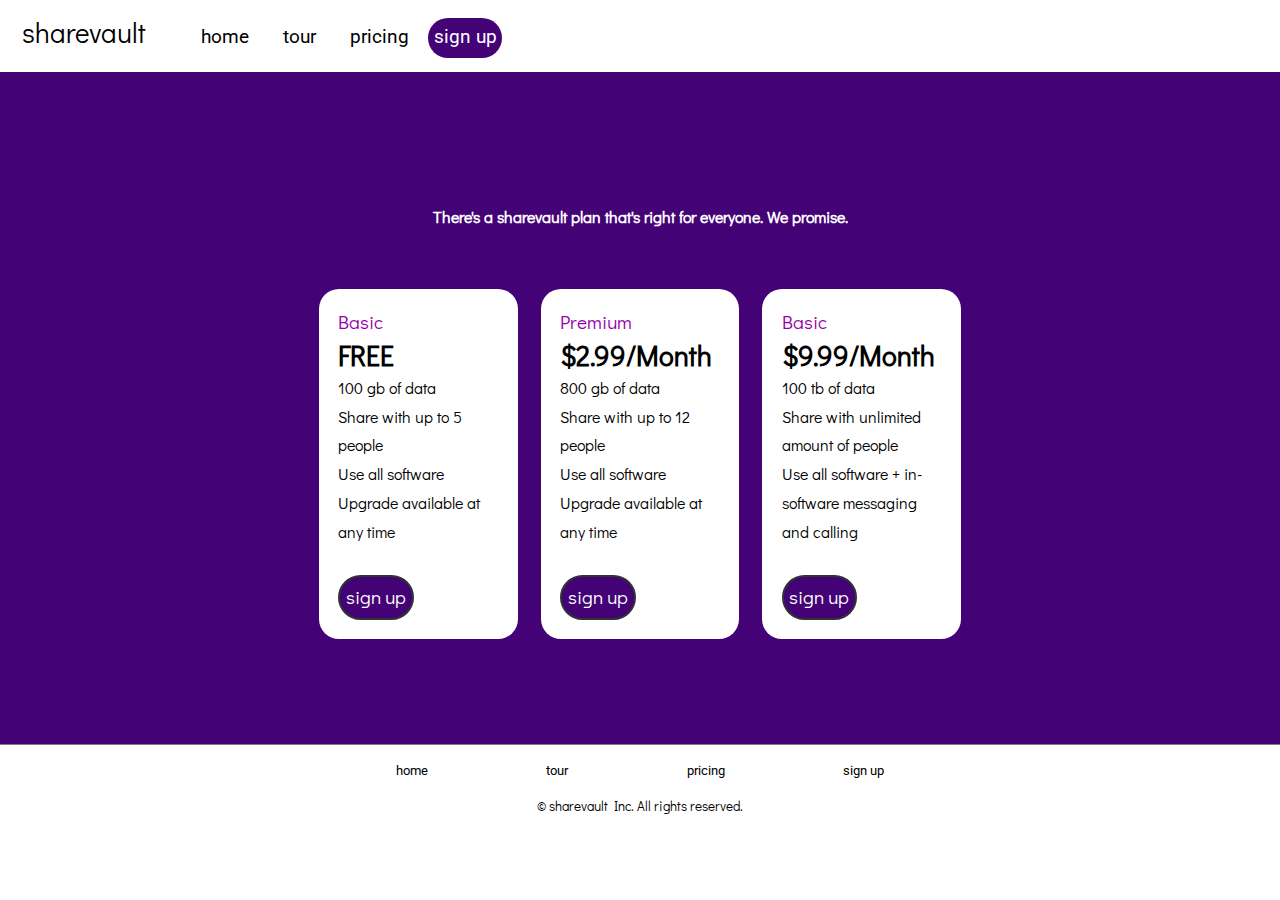
==== pricing.html @ 5116ca28 "Fix hover state of button on tour page" ====
<!DOCTYPE html>
<html lang="en-ca">
<head>
  <meta charset="utf-8">
  <title>Pricing</title>
  <meta name="viewport" content="sharevault">
  <link href="css/modules.css" rel="stylesheet">
  <link href="css/grid.css" rel="stylesheet">
  <link href="css/type.css" rel="stylesheet">
  <link href="css/main.css" rel="stylesheet">
  <link href="https://fonts.googleapis.com/css?family=Didact+Gothic|Roboto" rel="stylesheet">
</head>

<body>
  <header>
    <nav class="topnav">
      <ul class="list-group push-0 island-1-2">
        <li><a class="logo giga push-r link-box gutter-1-4" href="index.html">sharevault</a></li>
        <li><a class="link-box gutter-1-2" href="index.html">home</a></li>
        <li><a class="link-box gutter-1-2" href="tour.html">tour</a></li>
        <li><a class="link-box gutter-1-2" href="pricing.html">pricing</a></li>
        <li><a class="callaction signup" href="sign-up.html">sign up</a></li>
      </ul>
    </nav>
  </header>
  <main>

    <section class="island-2 purple-background">
      <div class="pad-t-2 push-0">
        <h1 class="yotta pad-t white push-0 wrapper text-center peta purple">Choose a Plan</h1>
      </div>
      <div class="pad-b text-center">
        <h2 class="milli text-center white text-center">There's a sharevault plan that's right for everyone. We promise.</h2>
      </div>

      <div class="island">
        <ul class="list-group cards">
          <li>
            <p class="pink push-0">Basic</p>
            <strong class="giga">FREE</strong>
            <dl class="milli">
              <dt>100 gb of data</dt>
              <dd class="hidden"></dd>
              <dt>Share with up to 5 people</dt>
              <dd class="hidden"></dd>
              <dt>Use all software</dt>
              <dd class="hidden"></dd>
              <dt>Upgrade available at any time</dt>
              <dd class="hidden"></dd>
            </dl>
            <a class="btn text-center callaction signup" href="sign-up.html">sign up</a>
          </li>

          <li>
            <p class="pink push-0">Premium</p>
            <strong class="giga">$2.99/Month</strong>
            <dl class="milli">
              <dt>800 gb of data</dt>
              <dd class="hidden"></dd>
              <dt>Share with up to 12 people</dt>
              <dd class="hidden"></dd>
              <dt>Use all software</dt>
              <dd class="hidden"></dd>
              <dt>Upgrade available at any time</dt>
              <dd class="hidden"></dd>
            </dl>
            <a class="btn text-center callaction signup" href="sign-up.html">sign up</a>
          </li>

          <li>
            <p class="pink push-0">Basic</p>
            <strong class="giga">$9.99/Month</strong>
            <dl class="milli">
              <dt>100 tb of data</dt>
              <dd class="hidden"></dd>
              <dt>Share with unlimited amount of people</dt>
              <dd class="hidden"></dd>
              <dt>Use all software + in-software messaging and calling</dt>
              <dd class="hidden"></dd>
            </dl>
            <a class="btn text-center callaction signup" href="sign-up.html">sign up</a>
          </li>
        </ul>
      </div>
    </section>
  </main>

  <footer class="micro unit-content-center">
    <nav>
      <ul class="text-center list-group push-0 island-1-2">
        <li><a class="link-box gutter-2" href="index.html">home</a></li>
        <li><a class="link-box gutter-2" href="tour.html">tour</a></li>
        <li><a class="link-box gutter-2" href="pricing.html">pricing</a></li>
        <li><a class="link-box gutter-2" href="sign-up.html">sign up</a></li>
      </ul>
    </nav>
    <p class="push-0">© sharevault Inc. All rights reserved.</p>
  </footer>

</body>
</html>
---- css/modules.css ----
/*
 * Modulifier || Code released under the UNLICENSE
 * Code under other copyrights & licenses listed below.
 * https://modulifier.web-dev.tools/#responsive;images;list-group;embed;media-object;icons;hidden;positioning;nice-lists;forms;buttons;accessibility;print
 */

@-moz-viewport { width: device-width; scale: 1; }
@-ms-viewport { width: device-width; scale: 1; }
@-o-viewport { width: device-width; scale: 1; }
@-webkit-viewport { width: device-width; scale: 1; }
@viewport { width: device-width; scale: 1; }

html {
  box-sizing: border-box;
  -moz-text-size-adjust: 100%;
  -ms-text-size-adjust: 100%;
  -webkit-text-size-adjust: 100%;
  text-size-adjust: 100%;
}

*, *::before, *::after {
  box-sizing: inherit;
}

body {
  margin: 0;
}

article,
aside,
details,
figcaption,
figure,
footer,
header,
main,
menu,
nav,
section,
summary {
  display: block;
}

audio,
canvas,
progress,
video {
  display: inline-block;
  vertical-align: baseline;
}

template {
  display: none;
}

details {
  cursor: pointer;
}

audio:not([controls]) {
  display: none;
  height: 0;
}

a,
area,
button,
input,
label,
select,
textarea,
[tabindex] {
  -ms-touch-action: manipulation;
  touch-action: manipulation;
}

img {
  border: 0;
}

.img-flex,
.img-flex img {
  display: block;
  width: 100%;
}

svg {
  fill: currentColor;
}

svg:not(:root) {
  overflow: hidden;
}

svg.img-flex {
  width: 100%;
  height: 100%;
}

.image-replacement, .ir {
  overflow: hidden;
  direction: ltr;
  text-align: left;
  text-indent: 100%;
  white-space: nowrap;
}

.list-group, .list-group-inline, .list-group--inline {
  padding-left: 0;
  list-style-type: none;
}

.list-group > dd {
  margin-left: 0;
}

.list-group-inline::before,
.list-group-inline::after,
.list-group--inline::before,
.list-group--inline::after {
  content: "";
  display: table;
}

.list-group-inline::after,
.list-group--inline::after {
  clear: both;
}

.list-group-inline > li,
.list-group--inline > li {
  display: inline-block;
}

.list-group-inline > dt,
.list-group--inline > dt {
  clear: left;
  float: left;
  width: 11em;
}

.list-group-inline > dd,
.list-group--inline > dd {
  float: left;
  min-width: 12em;
}

.embed {
  margin-left: 0;
  margin-right: 0;
  overflow: hidden;
  position: relative;
  width: 100%;
}

.embed-1by1, .embed--1by1 {
  padding-top: 100%; /* Square */
}

.embed-4by3, .embed--4by3 {
  padding-top: 75%; /* Traditional TV/computer screens */
}

.embed-iso216, .embed--iso216 {
  padding-top: 70.92%; /* A-standard paper sizes */
}

.embed-3by2, .embed--3by2 {
  padding-top: 66.6%; /* Classic 35 mm film & most digital photos, landscape */
}

.embed-2by3, .embed--2by3 {
  padding-top: 150%; /* Classic 35 mm film & most digital photos, portrait */
}

.embed-golden, .embed--golden {
  padding-top: 61.8%; /* The Golden Ratio */
}

.embed-16by9, .embed--16by9 {
  padding-top: 56.25%; /* HD TV */
}

.embed-185by100, .embed--185by100 {
  padding-top: 54.05%; /* Common widescreen cinema */
}

.embed-24by10, .embed--24by10 {
  padding-top: 41.667%; /* Widescreen cinema: 2.4:1 */
}

.embed-3by1, .embed--3by1 {
  padding-top: 33.3333%; /* Panorama photos */
}

.embed-4by1, .embed--4by1 {
  padding-top: 25%; /* Polyvision */
}

.embed-5by1, .embed--5by1 {
  padding-top: 20%; /* Really wide... */
}

.embed-item, .embed__item {
  min-height: 100%;
  left: 0;
  position: absolute;
  top: 0;
  width: 100%;
}

.media {
  overflow: hidden;
}

.media-img, .media__img {
  float: left;
}

.media-img-reversed, .media__img--reversed {
  float: right;
}

.media-img-stacked, .media__img--stacked {
  float: none;
}

.media-body, .media__body {
  overflow: hidden;
  min-width: 12em; /* Slightly less than 200px, responsiveness built in */
}

.icon {
  display: inline-block;
  position: relative;
  background: transparent none no-repeat center center;
  background-size: contain;
  vertical-align: middle;
}

.i-16, .i--16 {
  height: 16px;
  width: 16px;
}

.i-18, .i--18 {
  height: 18px;
  width: 18px;
}

.i-20, .i--20 {
  height: 20px;
  width: 20px;
}

.i-24, .i--24 {
  height: 24px;
  width: 24px;
}

.i-32, .i--32 {
  height: 32px;
  width: 32px;
}

.i-48, .i--48 {
  height: 48px;
  width: 48px;
}

.i-64, .i--64 {
  height: 64px;
  width: 64px;
}

.i-96, .i--96 {
  height: 96px;
  width: 96px;
}

.i-128, .i--128 {
  height: 128px;
  width: 128px;
}

.i-192, .i--192 {
  height: 192px;
  width: 192px;
}

.i-256, .i--256 {
  height: 256px;
  width: 256px;
}

.icon img,
.icon svg {
  left: 0;
  height: 100%;
  position: absolute;
  top: 0;
  width: 100%;
  fill: currentColor;
}

.icon-label {
  vertical-align: middle;
}

.icon-link,
.icon-link:focus,
.icon-link:hover {
  text-decoration: none;
}

[hidden], .hidden {
  /* stylelint-disable declaration-no-important */
  display: none !important;
  visibility: hidden !important;
  /* stylelint-enable */
}

.visually-hidden {
  height: 1px;
  margin: -1px;
  overflow: hidden;
  padding: 0;
  position: absolute;
  width: 1px;
  border: 0;
  clip: rect(0 0 0 0);
  clip-path: inset(50%);
}

.visually-hidden.focusable:active, .visually-hidden.focusable:focus {
  height: auto;
  margin: 0;
  overflow: visible;
  position: static;
  width: auto;
  clip: auto;
  clip-path: none;
}

.invisible {
  visibility: hidden;
}

.chop,
.crop {
  overflow: hidden;
}

.truncate {
  max-width: 100%;
  overflow: hidden;
  width: 100%;
  text-overflow: ellipsis;
  white-space: nowrap;
}

.scrollable {
  max-width: 100%;
  overflow-x: auto;
  overflow-y: hidden;
  -webkit-overflow-scrolling: touch;
}

.flex-row {
  display: -webkit-flex;
  display: -ms-flexbox;
  display: flex;
}

.flex-justify {
  -webkit-justify-content: space-between;
  -ms-flex-pack: space-between;
  justify-content: space-between;
}

.flex-align-center {
  -webkit-align-items: center;
  -ms-flex-align: center;
  align-items: center;
}

.center-text,
.center-flow {
  text-align: center;
}

.center-block {
  margin-left: auto;
  margin-right: auto;
}

.no-auto-margins,
.not-centered {
  /* stylelint-disable declaration-no-important */
  margin-left: 0 !important;
  margin-right: 0 !important;
  /* stylelint-enable */
}

.center-content,
.center-content-vertical,
.center-contents,
.center-contents-vertical {
  display: -webkit-flex;
  display: -ms-flexbox;
  display: flex;
  -webkit-justify-content: center;
  -ms-flex-pack: center;
  justify-content: center;
  -webkit-align-items: center;
  -ms-flex-align: center;
  align-items: center;
  -webkit-align-content: center;
  -ms-flex-line-pack: center;
  align-content: center;
  -webkit-flex-direction: column wrap;
  -ms-flex-direction: column wrap;
  flex-flow: column wrap;
}

.center-content-start,
.center-content-vertical-start,
.center-contents-start,
.center-contents-vertical-start {
  display: -webkit-flex;
  display: -ms-flexbox;
  display: flex;
  -webkit-justify-content: center;
  -ms-flex-pack: center;
  justify-content: center;
  -webkit-flex-direction: column wrap;
  -ms-flex-direction: column wrap;
  flex-flow: column wrap;
}

.center-content-horizontal,
.center-contents-horizontal {
  display: -webkit-flex;
  display: -ms-flexbox;
  display: flex;
  -webkit-justify-content: center;
  -ms-flex-pack: center;
  justify-content: center;
  -webkit-align-items: center;
  -ms-flex-align: center;
  align-items: center;
  -webkit-align-content: center;
  -ms-flex-line-pack: center;
  align-content: center;
  -webkit-flex-direction: row wrap;
  -ms-flex-direction: row wrap;
  flex-flow: row wrap;
}

.clearfix::after {
  content: " ";
  display: block;
  clear: both;
}

.left {
  float: left;
}

.right {
  float: right;
}

.inline {
  display: inline;
}

.block {
  display: block;
}

.inline-block, .ib {
  display: inline-block;
}

.valign-top {
  vertical-align: top;
}

.valign-bottom {
  vertical-align: bottom;
}

.valign-middle {
  vertical-align: middle;
}

.fixed {
  position: fixed;
}

.relative {
  position: relative;
}

[class*="pin-"],
.absolute {
  position: absolute;
}

.static {
  position: static;
}

.zindex-1 {
  z-index: 1;
}

.zindex-2 {
  z-index: 2;
}

.zindex-3 {
  z-index: 3;
}

.zindex-1000 {
  z-index: 1000;
}

.pin-top-left,
.pin-left-top,
.pin-tl,
.pin-lt {
  top: 0;
  left: 0;
}

.pin-top-right,
.pin-right-top,
.pin-tr,
.pin-rt {
  top: 0;
  right: 0;
}

.pin-bottom-left,
.pin-left-bottom,
.pin-bl,
.pin-lb {
  bottom: 0;
  left: 0;
}

.pin-bottom-right,
.pin-right-bottom,
.pin-br,
.pin-rb {
  bottom: 0;
  right: 0;
}

.pin-top-center,
.pin-center-top,
.pin-tc,
.pin-ct {
  left: 50%;
  top: 0;
  transform: translateX(-50%);
}

.pin-bottom-center,
.pin-center-bottom,
.pin-bc,
.pin-cb {
  bottom: 0;
  left: 50%;
  transform: translateX(-50%);
}

.pin-center-left,
.pin-left-center,
.pin-cl,
.pin-lc {
  left: 0;
  top: 50%;
  transform: translateY(-50%);
}

.pin-center-right,
.pin-right-center,
.pin-cr,
.pin-rc {
  right: 0;
  top: 50%;
  transform: translateY(-50%);
}

.pin-center, .pin-c {
  left: 50%;
  top: 50%;
  transform: translate(-50%, -50%);
}

.width-quarter, .w-1-4 {
  width: 25%;
}

.width-half, .w-1-2 {
  width: 50%;
}

.width-full, .w-1 {
  width: 100%;
}

.height-quarter, .h-1-4 {
  height: 25%;
}

.height-half, .h-1-2 {
  height: 50%;
}

.height-full, .h-1 {
  height: 100%;
}

.height-win-quarter, .h-w-1-4 {
  height: 25vh;
  max-height: 46em;
}

.height-win-half, .h-w-1-2 {
  height: 50vh;
  max-height: 46em;
}

.height-win-full, .h-w-1 {
  height: 100vh;
  max-height: 46em;
}

ul {
  list-style-type: none;
}

ul > li::before {
  content: "·";
  float: left;
  margin-left: -1.6em;
  width: 1.3em;
  text-align: right;
}

ol {
  counter-reset: ol-simple-numbers;
  list-style-type: none;
}

ol > li::before {
  float: left;
  margin-left: -1.6em;
  width: 1.3em;
  counter-increment: ol-simple-numbers;
  content: counter(ol-simple-numbers);
  text-align: right;
}

.list-group > li::before,
.list-group-inline > li::before,
.list-group--inline > li::before {
  content: none;
}

/* stylelint-disable no-descending-specificity */

/*
 * (c) Nicolas Gallagher and Jonathan Neal of Normalize.css || MIT License
 *     https://necolas.github.io/normalize.css/
 */

button,
input,
optgroup,
select,
textarea {
  color: inherit;
  font: inherit;
  margin: 0;
}

button,
input {
  overflow: visible;
}

button,
select {
  text-transform: none;
}

button,
html [type="button"],
[type="reset"],
[type="submit"] {
  -webkit-appearance: button;
  cursor: pointer;
}

button[disabled],
html input[disabled] {
  cursor: default;
}

button::-moz-focus-inner,
input::-moz-focus-inner {
  border: 0;
  padding: 0;
}

[type="checkbox"],
[type="radio"] {
  opacity: 0;
  position: absolute;
  height: 1px;
  width: 1px;
}

[type="number"]::-webkit-inner-spin-button,
[type="number"]::-webkit-outer-spin-button {
  height: auto;
}

[type="search"]::-webkit-search-cancel-button,
[type="search"]::-webkit-search-decoration {
  -webkit-appearance: none;
}

fieldset {
  padding-left: 0;
  padding-right: 0;

  border: 0;
  border-top: 2px solid #666;
}

legend {
  color: inherit;
  display: table;
  max-width: 100%;
  padding: 0 .3em 0 0;
  white-space: normal;

  border: 0;

  font-weight: bold;
}

optgroup {
  font-weight: bold;
}

::-webkit-input-placeholder {
  color: inherit;
  opacity: .54;
}

::-webkit-file-upload-button {
  -webkit-appearance: button;
  font: inherit;
}

/* End Normalize.css code */

label,
.label-block {
  display: block;
  cursor: pointer;
}

[type="checkbox"] + label,
[type="radio"] + label,
.label-inline {
  display: inline-block;
}

input:not([type]),
[type="text"],
[type="number"],
[type="search"],
[type="url"],
[type="email"],
[type="password"],
[type="tel"],
[type="datetime-local"],
[type="month"],
[type="week"],
[type="date"],
[type="time"],
[type="range"],
select,
textarea {
  -moz-appearance: none;
  -webkit-appearance: none;
  appearance: none;
}

input,
textarea {
  display: block;
  width: 100%;

  background-color: #fff;
  border: 2px solid #666;
  border-radius: 0;
}

label {
  vertical-align: middle;
}

textarea {
  max-width: 100%;
  min-height: 4em;
  overflow: auto;
}

[type="color"] {
  display: inline-block;
  width: 2em;
}

select {
  display: block;
  width: 100%;

  background-image: url("data:image/svg+xml,%3Csvg xmlns='http://www.w3.org/2000/svg' width='256' height='256' viewBox='0 0 256 256'%3E%3Cpath fill='none' stroke='%23000' stroke-miterlimit='10' stroke-width='70' d='M36.3 82.1l91.9 91.8 91.5-91.8'/%3E%3C/svg%3E");
  background-repeat: no-repeat;
  background-position: calc(100% - .4em) center;
  background-size: 18px auto;
  background-color: #fff;
  border: 2px solid #666;
  border-radius: 0;
}

[type="checkbox"] + label::before {
  content: " ";
  display: inline-block;
  height: 1.8em;
  margin-right: .3em;
  position: relative;
  vertical-align: middle;
  top: -.1em;
  width: 1.8em;

  background-color: #fff;
  background-size: cover;
  border: 2px solid #666;

  line-height: inherit;
}

[type="checkbox"]:checked + label::before {
  background-image: url("data:image/svg+xml,%3Csvg xmlns='http://www.w3.org/2000/svg' width='256' height='256' viewBox='0 0 256 256'%3E%3Cpath fill='none' stroke='%23000' stroke-miterlimit='10' stroke-width='50' d='M49.9 130.1l50.8 50.7L206.1 75.2'/%3E%3C/svg%3E");
}

[type="checkbox"]:focus + label::before {
  outline: 3px solid #000;
  z-index: 1000;
}

[type="radio"] + label::before {
  content: " ";
  display: inline-block;
  height: 1.8em;
  margin-right: .3em;
  position: relative;
  vertical-align: middle;
  top: -.1em;
  width: 1.8em;

  background-color: #fff;
  background-size: cover;
  border: 2px solid #666;
  border-radius: 50%;

  line-height: inherit;
}

[type="radio"]:checked + label::before {
  background-image: url("data:image/svg+xml,%3Csvg xmlns='http://www.w3.org/2000/svg' width='256' height='256' viewBox='0 0 256 256'%3E%3Ccircle cx='128' cy='128' r='70.4'/%3E%3C/svg%3E");
}

[type="radio"]:focus + label::before,
[type="radio"] + label:focus::before {
  box-shadow: 0 0 0 3px #000;
  z-index: 1000;
}

[type="range"] {
  border: 0;
  background-color: #fff;
}

[type="range"]::-webkit-slider-runnable-track {
  height: 6px;

  -webkit-appearance: none;
  appearance: none;
  background-color: #ccc;
  border: 0;
  border-radius: 3px;
}

[type="range"]:active::-webkit-slider-runnable-track {
  background-color: #ccc;
}

[type="range"]::-moz-range-track {
  height: 6px;

  -moz-appearance: none;
  appearance: none;
  background-color: #ccc;
  border: 0;
  border-radius: 3px;
}

[type="range"]:active::-moz-range-track {
  background-color: #ccc;
}

[type="range"]::-ms-track {
  height: 6px;

  -ms-appearance: none;
  appearance: none;
  background-color: #ccc;
  border: 0;
  border-radius: 3px;
}

[type="range"]:active::-ms-track {
  background-color: #ccc;
}

[type="range"]::-webkit-slider-thumb {
  margin-top: -4px;
  height: 16px;
  width: 16px;

  -webkit-appearance: none;
  appearance: none;
  background-color: #000;
  border: none;
  border-radius: 50%;
}

[type="range"]:hover::-webkit-slider-thumb {
  background-color: #000;
}

[type="range"]:active::-webkit-slider-thumb {
  background-color: #000;
}

[type="range"]::-moz-range-thumb {
  margin-top: -4px;
  height: 16px;
  width: 16px;

  -webkit-appearance: none;
  appearance: none;
  background-color: #000;
  border: none;
  border-radius: 50%;
}

[type="range"]:hover::-moz-range-thumb {
  background-color: #000;
}

[type="range"]:active::-moz-range-thumb {
  background-color: #000;
}

[type="range"]::-ms-thumb {
  margin-top: -4px;
  height: 16px;
  width: 16px;

  -webkit-appearance: none;
  appearance: none;
  background-color: #000;
  border: none;
  border-radius: 50%;
}

[type="range"]:hover::-ms-thumb {
  background-color: #000;
}

[type="range"]:active::-ms-thumb {
  background-color: #000;
}

[type="checkbox"].hide-custom-input + label::before,
[type="checkbox"] + .hide-custom-input::before,
[type="radio"].hide-custom-input + label::before,
[type="radio"] + .hide-custom-input::before {
  content: none;
  display: none;
}

/* stylelint-enable */

.link-box {
  display: block;
  text-decoration: none;
}

/* stylelint-disable no-descending-specificity */

button,
.btn {
  cursor: pointer;
  display: inline-block;
  margin: 0;
  overflow: visible;
  padding: .375em .75em .42em;
  -webkit-appearance: none;
  -moz-appearance: none;
  appearance: none;
  background-color: #333;
  border-radius: 4px;
  border: 3px solid #333;
  color: #fff;
  font: inherit;
  text-decoration: none;
  text-transform: none;
}

button::-moz-focus-inner {
  border: 0;
  padding: 0;
}

/* stylelint-enable */

button:focus,
button:hover,
.btn:focus,
.btn:hover {
  background-color: #000;
  border-color: #000;
  color: #fff;
}

button[disabled] {
  cursor: default;
}

.btn-light, .btn--light {
  background-color: #e2e2e2;
  border-color: #e2e2e2;
  color: #000;
}

.btn-light:focus,
.btn-light:hover,
.btn--light:focus,
.btn--light:hover {
  background-color: #666;
  border-color: #666;
  color: #fff;
}

.btn-ghost,
.btn--ghost {
  background-color: transparent;
  border-color: #333;
  color: #000;
}

.btn-ghost:focus,
.btn-ghost:hover,
.btn--ghost:focus,
.btn--ghost:hover {
  background-color: #e2e2e2;
  border-color: #000;
  color: #000;
}

.btn-link {
  display: inline;
  padding: 0;
  background-color: transparent;
  border-radius: 0;
  border: 0;
  color: inherit;
}

.btn-link:focus,
.btn-link:hover {
  background-color: transparent;
  color: inherit;
}

a:hover, a:active {
  outline: none;
}

a:focus,
[tabindex="0"]:focus,
details:focus,
summary:focus,
input:focus,
textarea:focus,
button:focus,
select:focus {
  outline: 3px solid #000;
  outline-offset: 0;
}

a:focus, [tabindex="0"]:focus {
  outline-offset: 3px;
}

.skip-links {
  margin: 0;
  padding: 0;
  list-style-type: none;
}

.skip-links > li::before {
  content: none; /* Remove the bullets if nice lists is selected */
}

.skip-links a,
.skip-links button {
  padding: .5em .75em;
  position: absolute;
  top: -10em;
  z-index: 10000; /* To make sure they're always on top */
  background-color: #000;
  border: 0;
  color: #fff;
  font-size: 1.125rem;
  font-weight: bold;
  text-decoration: none;
}

.skip-links a:focus,
.skip-links button:focus {
  outline-offset: 3px;
  top: 0;
}

[aria-busy="true"] {
  cursor: progress;
}

[aria-controls] {
  cursor: pointer;
}

[aria-disabled] {
  cursor: default;
}

.print-only {
  display: none;
  visibility: hidden;
}

.page-break-before {
  page-break-before: always;
}

.page-break-after {
  page-break-after: always;
}

.no-page-break-inside {
  page-break-inside: avoid;
}

@media print {

  /* stylelint-disable declaration-no-important */

  .no-print {
    display: none !important;
    visibility: hidden !important;
  }

  .print-only,
  .force-print {
    display: block !important;
    visibility: visible !important;
  }

  /* stylelint-enable */

  .visually-hidden.force-print {
    height: auto;
    margin: 0;
    overflow: visible;
    padding: 0;
    position: static;
    width: auto;
    border: 0;
    clip: initial;
    clip-path: none;
  }

  /*
   * (c) Fabien Sa || MIT License
   *     http://bafs.github.io/Gutenberg/
   */

  table,
  blockquote,
  pre,
  code,
  figure,
  li,
  hr,
  ul,
  ol,
  a,
  tr {
    page-break-inside: avoid;
  }

  h1, h2, h3, h4, h5, h6, p, a {
    orphans: 3;
    widows: 3;
  }

  h1,
  h2,
  h3,
  h4,
  h5,
  h6 {
    page-break-after: avoid;
    page-break-inside: avoid;
  }

  h1 + p,
  h2 + p,
  h3 + p,
  h4 + p,
  h5 + p,
  h6 + p {
    page-break-before: avoid;
  }

  img {
    page-break-after: auto;
    page-break-before: auto;
    page-break-inside: avoid;
  }

  /* stylelint-disable declaration-no-important */

  pre {
    white-space: pre-wrap !important;
    word-wrap: break-word;
  }

  /* stylelint-enable */

  /* End Gutenberg code */

  /*
   * (c) HTML5 Boilerplate || MIT License
   *     https://html5boilerplate.com/
   */

  /* stylelint-disable declaration-no-important */

  *, *::before, *::after, *::first-letter, *::first-line {
    background: none transparent !important;
    color: #000 !important;
    box-shadow: none !important;
    text-shadow: none !important;
  }

  /* stylelint-enable */

  a, a:visited {
    text-decoration: underline;
  }

  a[href]::after {
    content: " (" attr(href) ")";
  }

  abbr[title]::after {
    content: " (" attr(title) ")";
  }

  a[href^="#"]::after,
  a[href^="javascript:"]::after,
  a.no-print-href::after,
  a.href-no-print::after {
    content: "";
  }

  thead {
    display: table-header-group;
  }

  /* End HTML5 Boilerplate code */

}
---- css/grid.css ----
/*
  Gridifier || Code released under the UNLICENSE
  https://gridifier.web-dev.tools/#xs,4,0,0,0;s,4,25,0,0;m,4,38,1,1;l,4,60,1,1
*/

.grid {
  margin: 0;
  padding: 0;
  letter-spacing: -.31em;
  text-rendering: optimizeSpeed;
  display: -webkit-flex;
  display: -ms-flexbox;
  display: flex;
  -webkit-flex-flow: row wrap;
  -ms-flex-flow: row wrap;
  flex-flow: row wrap;
}

.grid-bottom {
  -webkit-align-items: flex-end;
  -ms-align-items: flex-end;
  align-items: flex-end;
}

.grid-middle {
  -webkit-align-items: center;
  -ms-align-items: center;
  align-items: center;
}

.grid-stretch {
  -webkit-align-items: stretch;
  -ms-align-items: stretch;
  align-items: stretch;
}

.opera-only :-o-prefocus,
.grid {
  word-spacing: -.43em;
}

.unit {
  letter-spacing: normal;
  text-rendering: auto;
  vertical-align: top;
  word-spacing: normal;
  display: inline-block;
  visibility: visible;
}

.grid-bottom .unit {
  vertical-align: bottom;
}

.grid-middle .unit {
  vertical-align: middle;
}

[class*="unit-push-"],
[class*="unit-pull-"] {
  position: relative;
}

.unit-content-distribute {
  display: -ms-flexbox;
  display: -webkit-flex;
  display: flex;
  -ms-flex-direction: column;
  -webkit-flex-direction: column;
  flex-direction: column;
  -ms-flex-pack: justify;
  -webkit-justify-content: space-between;
  justify-content: space-between;
}

.unit-content-center,
.unit-content-center-vertical {
  display: -webkit-flex;
  display: -ms-flexbox;
  display: flex;
  -webkit-justify-content: center;
  -ms-flex-pack: center;
  justify-content: center;
  -webkit-align-items: center;
  -ms-flex-align: center;
  align-items: center;
  -webkit-align-content: center;
  -ms-flex-line-pack: center;
  align-content: center;
  -webkit-flex-direction: column wrap;
  -ms-flex-direction: column wrap;
  flex-flow: column wrap;
}

.unit-content-center-horizontal {
  display: -webkit-flex;
  display: -ms-flexbox;
  display: flex;
  -webkit-justify-content: center;
  -ms-flex-pack: center;
  justify-content: center;
  -webkit-align-items: center;
  -ms-flex-align: center;
  align-items: center;
  -webkit-align-content: center;
  -ms-flex-line-pack: center;
  align-content: center;
  -webkit-flex-direction: row wrap;
  -ms-flex-direction: row wrap;
  flex-flow: row wrap;
}

.content-fill,
.content-stretch {
  -ms-flex-grow: 2;
  -webkit-flex-grow: 2;
  flex-grow: 2;
  max-width: 100%; /* @bugfix: IE 10, 11 */
}

.content-shrink {
  -ms-align-self: center;
  -webkit-align-self: center;
  align-self: center;
}

.unit-xs-hidden,
.xs-0 {
  display: none;
  visibility: hidden;
}

.unit-xs-centered {
  margin: 0 auto;
}

.unit-xs-1,
.xs-1 {
  display: block;
  visibility: visible;
  width: 100%;
}

.unit-xs-1-2,
.xs-1-2 {
  width: 50%;
}

.unit-xs-1-3,
.xs-1-3 {
  width: 33.3333%;
}

.unit-xs-2-3,
.xs-2-3 {
  width: 66.6667%;
}

.unit-xs-1-4,
.xs-1-4 {
  width: 25%;
}

.unit-xs-3-4,
.xs-3-4 {
  width: 75%;
}

.unit-xs-1-2,
.xs-1-2,
.unit-xs-1-3,
.xs-1-3,
.unit-xs-2-3,
.xs-2-3,
.unit-xs-1-4,
.xs-1-4,
.unit-xs-3-4,
.xs-3-4 {
  display: inline-block;
  visibility: visible;
}

.unit-xs-1-2[class*="-content-"],
.xs-1-2[class*="-content-"],
.unit-xs-1-3[class*="-content-"],
.xs-1-3[class*="-content-"],
.unit-xs-2-3[class*="-content-"],
.xs-2-3[class*="-content-"],
.unit-xs-1-4[class*="-content-"],
.xs-1-4[class*="-content-"],
.unit-xs-3-4[class*="-content-"],
.xs-3-4[class*="-content-"] {
  display: -webkit-flex;
  display: -ms-flexbox;
  display: flex;
}

.unit-xs-content-distribute,
.xs-content-distribute {
  display: -ms-flexbox;
  display: -webkit-flex;
  display: flex;
  -ms-flex-direction: column;
  -webkit-flex-direction: column;
  flex-direction: column;
  -ms-flex-pack: justify;
  -webkit-justify-content: space-between;
  justify-content: space-between;
}

.unit-xs-content-center,
.unit-xs-content-center-vertical {
  display: -webkit-flex;
  display: -ms-flexbox;
  display: flex;
  -webkit-justify-content: center;
  -ms-flex-pack: center;
  justify-content: center;
  -webkit-align-items: center;
  -ms-flex-align: center;
  align-items: center;
  -webkit-align-content: center;
  -ms-flex-line-pack: center;
  align-content: center;
  -webkit-flex-direction: column wrap;
  -ms-flex-direction: column wrap;
  flex-flow: column wrap;
}

.unit-xs-content-center-horizontal {
  display: -webkit-flex;
  display: -ms-flexbox;
  display: flex;
  -webkit-justify-content: center;
  -ms-flex-pack: center;
  justify-content: center;
  -webkit-align-items: center;
  -ms-flex-align: center;
  align-items: center;
  -webkit-align-content: center;
  -ms-flex-line-pack: center;
  align-content: center;
  -webkit-flex-direction: row wrap;
  -ms-flex-direction: row wrap;
  flex-flow: row wrap;
}

.xs-content-fill,
.xs-content-stretch {
  -ms-flex-grow: 2;
  -webkit-flex-grow: 2;
  flex-grow: 2;
  max-width: 100%; /* @bugfix: IE 10, 11 */
}

.xs-content-shrink {
  -ms-align-self: center;
  -webkit-align-self: center;
  align-self: center;
}

@media only screen and (min-width: 25em) {

  .unit-s-hidden,
  .s-0 {
    display: none;
    visibility: hidden;
  }

  .unit-s-centered {
    margin: 0 auto;
  }

  .unit-s-1,
  .s-1 {
    display: block;
    visibility: visible;
    width: 100%;
  }

  .unit-s-1-2,
  .s-1-2 {
    width: 50%;
  }

  .unit-s-1-3,
  .s-1-3 {
    width: 33.3333%;
  }

  .unit-s-2-3,
  .s-2-3 {
    width: 66.6667%;
  }

  .unit-s-1-4,
  .s-1-4 {
    width: 25%;
  }

  .unit-s-3-4,
  .s-3-4 {
    width: 75%;
  }

  .unit-s-1-2,
  .s-1-2,
  .unit-s-1-3,
  .s-1-3,
  .unit-s-2-3,
  .s-2-3,
  .unit-s-1-4,
  .s-1-4,
  .unit-s-3-4,
  .s-3-4 {
    display: inline-block;
    visibility: visible;
  }

  .unit-s-1-2[class*="-content-"],
  .s-1-2[class*="-content-"],
  .unit-s-1-3[class*="-content-"],
  .s-1-3[class*="-content-"],
  .unit-s-2-3[class*="-content-"],
  .s-2-3[class*="-content-"],
  .unit-s-1-4[class*="-content-"],
  .s-1-4[class*="-content-"],
  .unit-s-3-4[class*="-content-"],
  .s-3-4[class*="-content-"] {
    display: -webkit-flex;
    display: -ms-flexbox;
    display: flex;
  }

  .unit-s-content-distribute,
  .s-content-distribute {
    display: -ms-flexbox;
    display: -webkit-flex;
    display: flex;
    -ms-flex-direction: column;
    -webkit-flex-direction: column;
    flex-direction: column;
    -ms-flex-pack: justify;
    -webkit-justify-content: space-between;
    justify-content: space-between;
  }

  .unit-s-content-center,
  .unit-s-content-center-vertical {
    display: -webkit-flex;
    display: -ms-flexbox;
    display: flex;
    -webkit-justify-content: center;
    -ms-flex-pack: center;
    justify-content: center;
    -webkit-align-items: center;
    -ms-flex-align: center;
    align-items: center;
    -webkit-align-content: center;
    -ms-flex-line-pack: center;
    align-content: center;
    -webkit-flex-direction: column wrap;
    -ms-flex-direction: column wrap;
    flex-flow: column wrap;
  }

  .unit-s-content-center-horizontal {
    display: -webkit-flex;
    display: -ms-flexbox;
    display: flex;
    -webkit-justify-content: center;
    -ms-flex-pack: center;
    justify-content: center;
    -webkit-align-items: center;
    -ms-flex-align: center;
    align-items: center;
    -webkit-align-content: center;
    -ms-flex-line-pack: center;
    align-content: center;
    -webkit-flex-direction: row wrap;
    -ms-flex-direction: row wrap;
    flex-flow: row wrap;
  }

  .s-content-fill,
  .s-content-stretch {
    -ms-flex-grow: 2;
    -webkit-flex-grow: 2;
    flex-grow: 2;
    max-width: 100%; /* @bugfix: IE 10, 11 */
  }

  .s-content-shrink {
    -ms-align-self: center;
    -webkit-align-self: center;
    align-self: center;
  }

}

@media only screen and (min-width: 38em) {

  .unit-m-hidden,
  .m-0 {
    display: none;
    visibility: hidden;
  }

  .unit-m-centered {
    margin: 0 auto;
  }

  .unit-m-1,
  .m-1 {
    display: block;
    visibility: visible;
    width: 100%;
  }

  .unit-offset-m-0 {
    margin-left: 0;
  }

  .unit-push-m-0,
  .unit-pull-m-0 {
    left: 0;
  }

  .unit-m-1-2,
  .m-1-2 {
    width: 50%;
  }

  .unit-offset-m-1-2 {
    margin-left: 50%;
  }

  .unit-push-m-1-2 {
    left: 50%;
  }

  .unit-pull-m-1-2 {
    left: -50%;
  }

  .unit-m-1-3,
  .m-1-3 {
    width: 33.3333%;
  }

  .unit-offset-m-1-3 {
    margin-left: 33.3333%;
  }

  .unit-push-m-1-3 {
    left: 33.3333%;
  }

  .unit-pull-m-1-3 {
    left: -33.3333%;
  }

  .unit-m-2-3,
  .m-2-3 {
    width: 66.6667%;
  }

  .unit-offset-m-2-3 {
    margin-left: 66.6667%;
  }

  .unit-push-m-2-3 {
    left: 66.6667%;
  }

  .unit-pull-m-2-3 {
    left: -66.6667%;
  }

  .unit-m-1-4,
  .m-1-4 {
    width: 25%;
  }

  .unit-offset-m-1-4 {
    margin-left: 25%;
  }

  .unit-push-m-1-4 {
    left: 25%;
  }

  .unit-pull-m-1-4 {
    left: -25%;
  }

  .unit-m-3-4,
  .m-3-4 {
    width: 75%;
  }

  .unit-offset-m-3-4 {
    margin-left: 75%;
  }

  .unit-push-m-3-4 {
    left: 75%;
  }

  .unit-pull-m-3-4 {
    left: -75%;
  }

  .unit-m-1-2,
  .m-1-2,
  .unit-m-1-3,
  .m-1-3,
  .unit-m-2-3,
  .m-2-3,
  .unit-m-1-4,
  .m-1-4,
  .unit-m-3-4,
  .m-3-4 {
    display: inline-block;
    visibility: visible;
  }

  .unit-m-1-2[class*="-content-"],
  .m-1-2[class*="-content-"],
  .unit-m-1-3[class*="-content-"],
  .m-1-3[class*="-content-"],
  .unit-m-2-3[class*="-content-"],
  .m-2-3[class*="-content-"],
  .unit-m-1-4[class*="-content-"],
  .m-1-4[class*="-content-"],
  .unit-m-3-4[class*="-content-"],
  .m-3-4[class*="-content-"] {
    display: -webkit-flex;
    display: -ms-flexbox;
    display: flex;
  }

  .unit-m-content-distribute,
  .m-content-distribute {
    display: -ms-flexbox;
    display: -webkit-flex;
    display: flex;
    -ms-flex-direction: column;
    -webkit-flex-direction: column;
    flex-direction: column;
    -ms-flex-pack: justify;
    -webkit-justify-content: space-between;
    justify-content: space-between;
  }

  .unit-m-content-center,
  .unit-m-content-center-vertical {
    display: -webkit-flex;
    display: -ms-flexbox;
    display: flex;
    -webkit-justify-content: center;
    -ms-flex-pack: center;
    justify-content: center;
    -webkit-align-items: center;
    -ms-flex-align: center;
    align-items: center;
    -webkit-align-content: center;
    -ms-flex-line-pack: center;
    align-content: center;
    -webkit-flex-direction: column wrap;
    -ms-flex-direction: column wrap;
    flex-flow: column wrap;
  }

  .unit-m-content-center-horizontal {
    display: -webkit-flex;
    display: -ms-flexbox;
    display: flex;
    -webkit-justify-content: center;
    -ms-flex-pack: center;
    justify-content: center;
    -webkit-align-items: center;
    -ms-flex-align: center;
    align-items: center;
    -webkit-align-content: center;
    -ms-flex-line-pack: center;
    align-content: center;
    -webkit-flex-direction: row wrap;
    -ms-flex-direction: row wrap;
    flex-flow: row wrap;
  }

  .m-content-fill,
  .m-content-stretch {
    -ms-flex-grow: 2;
    -webkit-flex-grow: 2;
    flex-grow: 2;
    max-width: 100%; /* @bugfix: IE 10, 11 */
  }

  .m-content-shrink {
    -ms-align-self: center;
    -webkit-align-self: center;
    align-self: center;
  }

}

@media only screen and (min-width: 60em) {

  .unit-l-hidden,
  .l-0 {
    display: none;
    visibility: hidden;
  }

  .unit-l-centered {
    margin: 0 auto;
  }

  .unit-l-1,
  .l-1 {
    display: block;
    visibility: visible;
    width: 100%;
  }

  .unit-offset-l-0 {
    margin-left: 0;
  }

  .unit-push-l-0,
  .unit-pull-l-0 {
    left: 0;
  }

  .unit-l-1-2,
  .l-1-2 {
    width: 50%;
  }

  .unit-offset-l-1-2 {
    margin-left: 50%;
  }

  .unit-push-l-1-2 {
    left: 50%;
  }

  .unit-pull-l-1-2 {
    left: -50%;
  }

  .unit-l-1-3,
  .l-1-3 {
    width: 33.3333%;
  }

  .unit-offset-l-1-3 {
    margin-left: 33.3333%;
  }

  .unit-push-l-1-3 {
    left: 33.3333%;
  }

  .unit-pull-l-1-3 {
    left: -33.3333%;
  }

  .unit-l-2-3,
  .l-2-3 {
    width: 66.6667%;
  }

  .unit-offset-l-2-3 {
    margin-left: 66.6667%;
  }

  .unit-push-l-2-3 {
    left: 66.6667%;
  }

  .unit-pull-l-2-3 {
    left: -66.6667%;
  }

  .unit-l-1-4,
  .l-1-4 {
    width: 25%;
  }

  .unit-offset-l-1-4 {
    margin-left: 25%;
  }

  .unit-push-l-1-4 {
    left: 25%;
  }

  .unit-pull-l-1-4 {
    left: -25%;
  }

  .unit-l-3-4,
  .l-3-4 {
    width: 75%;
  }

  .unit-offset-l-3-4 {
    margin-left: 75%;
  }

  .unit-push-l-3-4 {
    left: 75%;
  }

  .unit-pull-l-3-4 {
    left: -75%;
  }

  .unit-l-1-2,
  .l-1-2,
  .unit-l-1-3,
  .l-1-3,
  .unit-l-2-3,
  .l-2-3,
  .unit-l-1-4,
  .l-1-4,
  .unit-l-3-4,
  .l-3-4 {
    display: inline-block;
    visibility: visible;
  }

  .unit-l-1-2[class*="-content-"],
  .l-1-2[class*="-content-"],
  .unit-l-1-3[class*="-content-"],
  .l-1-3[class*="-content-"],
  .unit-l-2-3[class*="-content-"],
  .l-2-3[class*="-content-"],
  .unit-l-1-4[class*="-content-"],
  .l-1-4[class*="-content-"],
  .unit-l-3-4[class*="-content-"],
  .l-3-4[class*="-content-"] {
    display: -webkit-flex;
    display: -ms-flexbox;
    display: flex;
  }

  .unit-l-content-distribute,
  .l-content-distribute {
    display: -ms-flexbox;
    display: -webkit-flex;
    display: flex;
    -ms-flex-direction: column;
    -webkit-flex-direction: column;
    flex-direction: column;
    -ms-flex-pack: justify;
    -webkit-justify-content: space-between;
    justify-content: space-between;
  }

  .unit-l-content-center,
  .unit-l-content-center-vertical {
    display: -webkit-flex;
    display: -ms-flexbox;
    display: flex;
    -webkit-justify-content: center;
    -ms-flex-pack: center;
    justify-content: center;
    -webkit-align-items: center;
    -ms-flex-align: center;
    align-items: center;
    -webkit-align-content: center;
    -ms-flex-line-pack: center;
    align-content: center;
    -webkit-flex-direction: column wrap;
    -ms-flex-direction: column wrap;
    flex-flow: column wrap;
  }

  .unit-l-content-center-horizontal {
    display: -webkit-flex;
    display: -ms-flexbox;
    display: flex;
    -webkit-justify-content: center;
    -ms-flex-pack: center;
    justify-content: center;
    -webkit-align-items: center;
    -ms-flex-align: center;
    align-items: center;
    -webkit-align-content: center;
    -ms-flex-line-pack: center;
    align-content: center;
    -webkit-flex-direction: row wrap;
    -ms-flex-direction: row wrap;
    flex-flow: row wrap;
  }

  .l-content-fill,
  .l-content-stretch {
    -ms-flex-grow: 2;
    -webkit-flex-grow: 2;
    flex-grow: 2;
    max-width: 100%; /* @bugfix: IE 10, 11 */
  }

  .l-content-shrink {
    -ms-align-self: center;
    -webkit-align-self: center;
    align-self: center;
  }

}
---- css/type.css ----
/*
  Typografier || Code released under the UNLICENSE
  https://typografier.web-dev.tools/#0,100,1.3,1.067,0;38,110,1.4,1.125,1;60,120,1.5,1.200,1;90,130,1.5,1.250,1
*/

html {
  font-size: 100%;
  line-height: 1.3;
}

a {
  background-color: transparent;
  -webkit-text-decoration-skip: objects;
}

sub,
sup {
  font-size: .75em;
  line-height: 1px;
  position: relative;
  vertical-align: baseline;
}

sup {
  top: -.5em;
}

sub {
  bottom: -.25em;
}

pre,
code,
kbd,
samp {
  font-size: 1em;
}

abbr[title] {
  border-bottom: none;
  text-decoration: underline;
  text-decoration: underline dotted;
}

b,
strong {
  font-weight: bold;
}

dfn,
caption {
  font-style: italic;
}

hr {
  border: 0;
  border-top: 2px solid #000;
  height: 0;
}

table {
  border-collapse: collapse;
  border-spacing: 0;
  width: 100%;
  table-layout: fixed;
}

caption {
  text-align: left;
}

th,
td {
  border-bottom: 1px solid #000;
  text-align: left;
  vertical-align: top;
}

thead th {
  vertical-align: bottom;

  border-bottom-width: 2px;
}

.text-left {
  text-align: left;
}

.text-right {
  text-align: right;
}

.text-center {
  text-align: center;
}

.normal {
  font-weight: normal;
  font-style: normal;
}

.not-bold {
  font-weight: normal;
}

.not-italic {
  font-style: normal;
}

.bold {
  font-weight: bold;
}

.italic {
  font-style: italic;
}

.text-upper {
  text-transform: uppercase;
}

.text-lower {
  text-transform: lowercase;
}

.wrapper {
  margin-left: auto;
  margin-right: auto;
  max-width: 52em;
  width: 100%;
}

.wrapper-no-center {
  max-width: 52em;
  width: 100%;
}

.max-length {
  margin-left: auto;
  margin-right: auto;
  max-width: 36em;
  width: 100%;
}

.max-length-no-center {
  max-width: 36em;
  width: 100%;
}

h1,
h2,
h3,
h4,
h5,
h6,
p,
ul,
ol,
dl,
dd,
figure,
blockquote,
details,
hr,
fieldset,
pre,
table,
caption,
menu {
  margin: 0 0 1.3rem;
}

.tenamega {
  font-size: 2.0408rem;
  line-height: 2.925rem;
}

.tenakilo {
  font-size: 1.9127rem;
  line-height: 2.6rem;
}

.tena {
  font-size: 1.7926rem;
  line-height: 2.6rem;
}

.nina {
  font-size: 1.68rem;
  line-height: 2.275rem;
}

.yotta {
  font-size: 1.5745rem;
  line-height: 2.275rem;
}

.zetta {
  font-size: 1.4757rem;
  line-height: 1.95rem;
}

h1,
.exa {
  font-size: 1.383rem;
  line-height: 1.95rem;
}

h2,
.peta {
  font-size: 1.2962rem;
  line-height: 1.95rem;
}

h3,
.tera {
  font-size: 1.2148rem;
  line-height: 1.625rem;
}

h4,
.giga {
  font-size: 1.1385rem;
  line-height: 1.625rem;
}

h5,
.mega {
  font-size: 1.067rem;
  line-height: 1.625rem;
}

h6,
.kilo,
input,
textarea {
  font-size: 1rem;
  line-height: 1.3rem;
}

small,
.milli {
  font-size: .9372rem;
  line-height: 1.3rem;
}

.micro {
  font-size: .8784rem;
  line-height: 1.3rem;
}

.nano {
  font-size: .8232rem;
  line-height: 1.3rem;
}

.pico {
  font-size: .7715rem;
  line-height: 1.3rem;
}

ul {
  padding-left: 1em;
}

ol {
  padding-left: 1.6em;
}

input,
option,
select {
  height: calc(1.3rem + .1625rem + .1625rem);
}

[type="color"] {
  width: calc(1.3rem + .1625rem + .1625rem);
}

[type="checkbox"],
[type="radio"] {
  display: inline-block;
  height: auto;
}

.push {
  margin-bottom: 1.3rem;
}

.push-none,
.push-0 {
  margin-bottom: 0;
}

.push-double,
.push-2 {
  margin-bottom: 2.6rem;
}

.push-three-quarters,
.push-3-4 {
  margin-bottom: .975rem;
}

.push-half,
.push-1-2 {
  margin-bottom: .65rem;
}

.push-quarter,
.push-1-4 {
  margin-bottom: .325rem;
}

.push-eighth,
.push-1-8 {
  margin-bottom: .1625rem;
}

.push-right-eighth,
.push-r-1-8 {
  margin-right: .1625rem;
}

.push-right-quarter,
.push-r-1-4 {
  margin-right: .325rem;
}

.push-right-half,
.push-r-1-2 {
  margin-right: .65rem;
}

.push-right-three-quarters,
.push-r-3-4 {
  margin-right: .975rem;
}

.push-right,
.push-r {
  margin-right: 1.3rem;
}

.pad-top,
.pad-t {
  padding-top: 1.3rem;
}

.pad-bottom,
.pad-b {
  padding-bottom: 1.3rem;
}

.pad-top-double,
.pad-t-2 {
  padding-top: 2.6rem;
}

.pad-bottom-double,
.pad-b-2 {
  padding-bottom: 2.6rem;
}

.pad-top-three-quarters,
.pad-t-3-4 {
  padding-top: .975rem;
}

.pad-bottom-three-quarters,
.pad-b-3-4 {
  padding-bottom: .975rem;
}

.pad-top-half,
.pad-t-1-2 {
  padding-top: .65rem;
}

.pad-bottom-half,
.pad-b-1-2 {
  padding-bottom: .65rem;
}

.pad-top-quarter,
.pad-t-1-4 {
  padding-top: .325rem;
}

.pad-bottom-quarter,
.pad-b-1-4 {
  padding-bottom: .325rem;
}

.pad-top-eighth,
.pad-t-1-8 {
  padding-top: .1625rem;
}

.pad-bottom-eighth,
.pad-b-1-8 {
  padding-bottom: .1625rem;
}

.island {
  padding: 1.3rem;
}

.island-double,
.island-2 {
  padding: 2.6rem;
}

.island-three-quarters,
.island-3-4 {
  padding: .975rem;
}

.island-half,
.island-1-2 {
  padding: .65rem;
}

.island-quarter,
.island-1-4,
td,
table th {
  padding: .325rem;
}

.island-eighth,
.island-1-8,
input:not([type="checkbox"]),
input:not([type="radio"]),
textarea {
  padding: .1625rem;
}

.gutter {
  padding-left: 1.3rem;
  padding-right: 1.3rem;
}

.gutter-double,
.gutter-2 {
  padding-left: 2.6rem;
  padding-right: 2.6rem;
}

.gutter-three-quarters,
.gutter-3-4 {
  padding-left: .975rem;
  padding-right: .975rem;
}

.gutter-half,
.gutter-1-2 {
  padding-left: .65rem;
  padding-right: .65rem;
}

.gutter-quarter,
.gutter-1-4,
caption {
  padding-left: .325rem;
  padding-right: .325rem;
}

.gutter-eighth,
.gutter-1-8 {
  padding-left: .1625rem;
  padding-right: .1625rem;
}

.i-1 {
  height: 1.3rem;
  width: 1.3rem;
}

.i-3-4 {
  height: .975rem;
  width: .975rem;
}

.i-1-2 {
  height: .65rem;
  width: .65rem;
}

.i-1-4 {
  height: .325rem;
  width: .325rem;
}

.i-1-8 {
  height: .1625rem;
  width: .1625rem;
}

.i-1-1-2,
.i-3-2 {
  height: 1.95rem;
  width: 1.95rem;
}

.i-1-1-4,
.i-5-4 {
  height: 1.625rem;
  width: 1.625rem;
}

.i-1-3-4,
.i-7-4 {
  height: 2.275rem;
  width: 2.275rem;
}

.i-2 {
  height: 2.6rem;
  width: 2.6rem;
}

select {
  padding: 0 .1625rem;
}

fieldset {
  padding: .325rem 0;

  border: 0;
  border-top: 2px solid #000;
}

legend {
  padding-right: .325rem;
}

@media only screen and (min-width: 38em) {

  html {
    font-size: 110%;
    line-height: 1.4;
  }

  h1,
  h2,
  h3,
  h4,
  h5,
  h6,
  p,
  ul,
  ol,
  dl,
  dd,
  figure,
  blockquote,
  details,
  hr,
  fieldset,
  pre,
  table,
  caption,
  menu {
    margin: 0 0 1.4rem;
  }

  .tenamega {
    font-size: 3.6532rem;
    line-height: 4.9rem;
  }

  .tenakilo {
    font-size: 3.2473rem;
    line-height: 4.55rem;
  }

  .tena {
    font-size: 2.8865rem;
    line-height: 3.85rem;
  }

  .nina {
    font-size: 2.5658rem;
    line-height: 3.5rem;
  }

  .yotta {
    font-size: 2.2807rem;
    line-height: 3.15rem;
  }

  .zetta {
    font-size: 2.0273rem;
    line-height: 2.8rem;
  }

  h1,
  .exa {
    font-size: 1.802rem;
    line-height: 2.45rem;
  }

  h2,
  .peta {
    font-size: 1.6018rem;
    line-height: 2.1rem;
  }

  h3,
  .tera {
    font-size: 1.4238rem;
    line-height: 2.1rem;
  }

  h4,
  .giga {
    font-size: 1.2656rem;
    line-height: 1.75rem;
  }

  h5,
  .mega {
    font-size: 1.125rem;
    line-height: 1.75rem;
  }

  h6,
  .kilo,
  input,
  textarea {
    font-size: 1rem;
    line-height: 1.4rem;
  }

  small,
  .milli {
    font-size: .8889rem;
    line-height: 1.4rem;
  }

  .micro {
    font-size: .7901rem;
    line-height: 1.4rem;
  }

  .nano {
    font-size: .7023rem;
    line-height: 1.05rem;
  }

  .pico {
    font-size: .6243rem;
    line-height: 1.05rem;
  }

  ul,
  ol {
    padding-left: 0;
  }

  ul ul,
  ol ul {
    padding-left: 1em;
  }

  ol ol,
  ul ol {
    padding-left: 1.6em;
  }

  .hang-punc {
    float: left;
    margin-left: -1.4em;
    text-align: right;
    width: 1.3em;
  }

  table {
    margin-left: -.35rem;
    margin-right: -.35rem;
    width: calc(100% + .35rem + .35rem);
  }

  input,
  option,
  select {
    height: calc(1.4rem + .175rem + .175rem);
  }

  [type="color"] {
    width: calc(1.4rem + .175rem + .175rem);
  }

  [type="checkbox"],
  [type="radio"] {
    display: inline-block;
    height: auto;
  }

  .push {
    margin-bottom: 1.4rem;
  }

  .push-none,
  .push-0 {
    margin-bottom: 0;
  }

  .push-double,
  .push-2 {
    margin-bottom: 2.8rem;
  }

  .push-three-quarters,
  .push-3-4 {
    margin-bottom: 1.05rem;
  }

  .push-half,
  .push-1-2 {
    margin-bottom: .7rem;
  }

  .push-quarter,
  .push-1-4 {
    margin-bottom: .35rem;
  }

  .push-eighth,
  .push-1-8 {
    margin-bottom: .175rem;
  }

  .push-right-eighth,
  .push-r-1-8 {
    margin-right: .175rem;
  }

  .push-right-quarter,
  .push-r-1-4 {
    margin-right: .35rem;
  }

  .push-right-half,
  .push-r-1-2 {
    margin-right: .7rem;
  }

  .push-right-three-quarters,
  .push-r-3-4 {
    margin-right: 1.05rem;
  }

  .push-right,
  .push-r {
    margin-right: 1.4rem;
  }

  .pad-top,
  .pad-t {
    padding-top: 1.4rem;
  }

  .pad-bottom,
  .pad-b {
    padding-bottom: 1.4rem;
  }

  .pad-top-double,
  .pad-t-2 {
    padding-top: 2.8rem;
  }

  .pad-bottom-double,
  .pad-b-2 {
    padding-bottom: 2.8rem;
  }

  .pad-top-three-quarters,
  .pad-t-3-4 {
    padding-top: 1.05rem;
  }

  .pad-bottom-three-quarters,
  .pad-b-3-4 {
    padding-bottom: 1.05rem;
  }

  .pad-top-half,
  .pad-t-1-2 {
    padding-top: .7rem;
  }

  .pad-bottom-half,
  .pad-b-1-2 {
    padding-bottom: .7rem;
  }

  .pad-top-quarter,
  .pad-t-1-4 {
    padding-top: .35rem;
  }

  .pad-bottom-quarter,
  .pad-b-1-4 {
    padding-bottom: .35rem;
  }

  .pad-top-eighth,
  .pad-t-1-8 {
    padding-top: .175rem;
  }

  .pad-bottom-eighth,
  .pad-b-1-8 {
    padding-bottom: .175rem;
  }

  .island {
    padding: 1.4rem;
  }

  .island-double,
  .island-2 {
    padding: 2.8rem;
  }

  .island-three-quarters,
  .island-3-4 {
    padding: 1.05rem;
  }

  .island-half,
  .island-1-2 {
    padding: .7rem;
  }

  .island-quarter,
  .island-1-4,
  td,
  table th {
    padding: .35rem;
  }

  .island-eighth,
  .island-1-8,
  input:not([type="checkbox"]),
  input:not([type="radio"]),
  textarea {
    padding: .175rem;
  }

  .gutter {
    padding-left: 1.4rem;
    padding-right: 1.4rem;
  }

  .gutter-double,
  .gutter-2 {
    padding-left: 2.8rem;
    padding-right: 2.8rem;
  }

  .gutter-three-quarters,
  .gutter-3-4 {
    padding-left: 1.05rem;
    padding-right: 1.05rem;
  }

  .gutter-half,
  .gutter-1-2 {
    padding-left: .7rem;
    padding-right: .7rem;
  }

  .gutter-quarter,
  .gutter-1-4,
  caption {
    padding-left: .35rem;
    padding-right: .35rem;
  }

  .gutter-eighth,
  .gutter-1-8 {
    padding-left: .175rem;
    padding-right: .175rem;
  }

  .i-1 {
    height: 1.4rem;
    width: 1.4rem;
  }

  .i-3-4 {
    height: 1.05rem;
    width: 1.05rem;
  }

  .i-1-2 {
    height: .7rem;
    width: .7rem;
  }

  .i-1-4 {
    height: .35rem;
    width: .35rem;
  }

  .i-1-8 {
    height: .175rem;
    width: .175rem;
  }

  .i-1-1-2,
  .i-3-2 {
    height: 2.1rem;
    width: 2.1rem;
  }

  .i-1-1-4,
  .i-5-4 {
    height: 1.75rem;
    width: 1.75rem;
  }

  .i-1-3-4,
  .i-7-4 {
    height: 2.45rem;
    width: 2.45rem;
  }

  .i-2 {
    height: 2.8rem;
    width: 2.8rem;
  }

  select {
    padding: 0 .175rem;
  }

  fieldset {
    padding: .35rem 0;

    border: 0;
    border-top: 2px solid #000;
  }

  legend {
    padding-right: .35rem;
  }

}

@media only screen and (min-width: 60em) {

  html {
    font-size: 120%;
    line-height: 1.5;
  }

  h1,
  h2,
  h3,
  h4,
  h5,
  h6,
  p,
  ul,
  ol,
  dl,
  dd,
  figure,
  blockquote,
  details,
  hr,
  fieldset,
  pre,
  table,
  caption,
  menu {
    margin: 0 0 1.5rem;
  }

  .tenamega {
    font-size: 7.4301rem;
    line-height: 9.75rem;
  }

  .tenakilo {
    font-size: 6.1917rem;
    line-height: 8.25rem;
  }

  .tena {
    font-size: 5.1598rem;
    line-height: 6.75rem;
  }

  .nina {
    font-size: 4.2998rem;
    line-height: 5.625rem;
  }

  .yotta {
    font-size: 3.5832rem;
    line-height: 4.875rem;
  }

  .zetta {
    font-size: 2.986rem;
    line-height: 4.125rem;
  }

  h1,
  .exa {
    font-size: 2.4883rem;
    line-height: 3.375rem;
  }

  h2,
  .peta {
    font-size: 2.0736rem;
    line-height: 3rem;
  }

  h3,
  .tera {
    font-size: 1.728rem;
    line-height: 2.25rem;
  }

  h4,
  .giga {
    font-size: 1.44rem;
    line-height: 1.875rem;
  }

  h5,
  .mega {
    font-size: 1.2rem;
    line-height: 1.875rem;
  }

  h6,
  .kilo,
  input,
  textarea {
    font-size: 1rem;
    line-height: 1.5rem;
  }

  small,
  .milli {
    font-size: .8333rem;
    line-height: 1.5rem;
  }

  .micro {
    font-size: .6944rem;
    line-height: 1.125rem;
  }

  .nano {
    font-size: .5787rem;
    line-height: .75rem;
  }

  .pico {
    font-size: .4823rem;
    line-height: .75rem;
  }

  ul,
  ol {
    padding-left: 0;
  }

  ul ul,
  ol ul {
    padding-left: 1em;
  }

  ol ol,
  ul ol {
    padding-left: 1.6em;
  }

  .hang-punc {
    float: left;
    margin-left: -1.4em;
    text-align: right;
    width: 1.3em;
  }

  table {
    margin-left: -.375rem;
    margin-right: -.375rem;
    width: calc(100% + .375rem + .375rem);
  }

  input,
  option,
  select {
    height: calc(1.5rem + .1875rem + .1875rem);
  }

  [type="color"] {
    width: calc(1.5rem + .1875rem + .1875rem);
  }

  [type="checkbox"],
  [type="radio"] {
    display: inline-block;
    height: auto;
  }

  .push {
    margin-bottom: 1.5rem;
  }

  .push-none,
  .push-0 {
    margin-bottom: 0;
  }

  .push-double,
  .push-2 {
    margin-bottom: 3rem;
  }

  .push-three-quarters,
  .push-3-4 {
    margin-bottom: 1.125rem;
  }

  .push-half,
  .push-1-2 {
    margin-bottom: .75rem;
  }

  .push-quarter,
  .push-1-4 {
    margin-bottom: .375rem;
  }

  .push-eighth,
  .push-1-8 {
    margin-bottom: .1875rem;
  }

  .push-right-eighth,
  .push-r-1-8 {
    margin-right: .1875rem;
  }

  .push-right-quarter,
  .push-r-1-4 {
    margin-right: .375rem;
  }

  .push-right-half,
  .push-r-1-2 {
    margin-right: .75rem;
  }

  .push-right-three-quarters,
  .push-r-3-4 {
    margin-right: 1.125rem;
  }

  .push-right,
  .push-r {
    margin-right: 1.5rem;
  }

  .pad-top,
  .pad-t {
    padding-top: 1.5rem;
  }

  .pad-bottom,
  .pad-b {
    padding-bottom: 1.5rem;
  }

  .pad-top-double,
  .pad-t-2 {
    padding-top: 3rem;
  }

  .pad-bottom-double,
  .pad-b-2 {
    padding-bottom: 3rem;
  }

  .pad-top-three-quarters,
  .pad-t-3-4 {
    padding-top: 1.125rem;
  }

  .pad-bottom-three-quarters,
  .pad-b-3-4 {
    padding-bottom: 1.125rem;
  }

  .pad-top-half,
  .pad-t-1-2 {
    padding-top: .75rem;
  }

  .pad-bottom-half,
  .pad-b-1-2 {
    padding-bottom: .75rem;
  }

  .pad-top-quarter,
  .pad-t-1-4 {
    padding-top: .375rem;
  }

  .pad-bottom-quarter,
  .pad-b-1-4 {
    padding-bottom: .375rem;
  }

  .pad-top-eighth,
  .pad-t-1-8 {
    padding-top: .1875rem;
  }

  .pad-bottom-eighth,
  .pad-b-1-8 {
    padding-bottom: .1875rem;
  }

  .island {
    padding: 1.5rem;
  }

  .island-double,
  .island-2 {
    padding: 3rem;
  }

  .island-three-quarters,
  .island-3-4 {
    padding: 1.125rem;
  }

  .island-half,
  .island-1-2 {
    padding: .75rem;
  }

  .island-quarter,
  .island-1-4,
  td,
  table th {
    padding: .375rem;
  }

  .island-eighth,
  .island-1-8,
  input:not([type="checkbox"]),
  input:not([type="radio"]),
  textarea {
    padding: .1875rem;
  }

  .gutter {
    padding-left: 1.5rem;
    padding-right: 1.5rem;
  }

  .gutter-double,
  .gutter-2 {
    padding-left: 3rem;
    padding-right: 3rem;
  }

  .gutter-three-quarters,
  .gutter-3-4 {
    padding-left: 1.125rem;
    padding-right: 1.125rem;
  }

  .gutter-half,
  .gutter-1-2 {
    padding-left: .75rem;
    padding-right: .75rem;
  }

  .gutter-quarter,
  .gutter-1-4,
  caption {
    padding-left: .375rem;
    padding-right: .375rem;
  }

  .gutter-eighth,
  .gutter-1-8 {
    padding-left: .1875rem;
    padding-right: .1875rem;
  }

  .i-1 {
    height: 1.5rem;
    width: 1.5rem;
  }

  .i-3-4 {
    height: 1.125rem;
    width: 1.125rem;
  }

  .i-1-2 {
    height: .75rem;
    width: .75rem;
  }

  .i-1-4 {
    height: .375rem;
    width: .375rem;
  }

  .i-1-8 {
    height: .1875rem;
    width: .1875rem;
  }

  .i-1-1-2,
  .i-3-2 {
    height: 2.25rem;
    width: 2.25rem;
  }

  .i-1-1-4,
  .i-5-4 {
    height: 1.875rem;
    width: 1.875rem;
  }

  .i-1-3-4,
  .i-7-4 {
    height: 2.625rem;
    width: 2.625rem;
  }

  .i-2 {
    height: 3rem;
    width: 3rem;
  }

  select {
    padding: 0 .1875rem;
  }

  fieldset {
    padding: .375rem 0;

    border: 0;
    border-top: 2px solid #000;
  }

  legend {
    padding-right: .375rem;
  }

}

@media only screen and (min-width: 90em) {

  html {
    font-size: 130%;
    line-height: 1.5;
  }

  h1,
  h2,
  h3,
  h4,
  h5,
  h6,
  p,
  ul,
  ol,
  dl,
  dd,
  figure,
  blockquote,
  details,
  hr,
  fieldset,
  pre,
  table,
  caption,
  menu {
    margin: 0 0 1.5rem;
  }

  .tenamega {
    font-size: 11.6415rem;
    line-height: 15.375rem;
  }

  .tenakilo {
    font-size: 9.3132rem;
    line-height: 12.375rem;
  }

  .tena {
    font-size: 7.4506rem;
    line-height: 9.75rem;
  }

  .nina {
    font-size: 5.9605rem;
    line-height: 7.875rem;
  }

  .yotta {
    font-size: 4.7684rem;
    line-height: 6.375rem;
  }

  .zetta {
    font-size: 3.8147rem;
    line-height: 5.25rem;
  }

  h1,
  .exa {
    font-size: 3.0518rem;
    line-height: 4.125rem;
  }

  h2,
  .peta {
    font-size: 2.4414rem;
    line-height: 3.375rem;
  }

  h3,
  .tera {
    font-size: 1.9531rem;
    line-height: 2.625rem;
  }

  h4,
  .giga {
    font-size: 1.5625rem;
    line-height: 2.25rem;
  }

  h5,
  .mega {
    font-size: 1.25rem;
    line-height: 1.875rem;
  }

  h6,
  .kilo,
  input,
  textarea {
    font-size: 1rem;
    line-height: 1.5rem;
  }

  small,
  .milli {
    font-size: .8rem;
    line-height: 1.5rem;
  }

  .micro {
    font-size: .64rem;
    line-height: 1.125rem;
  }

  .nano {
    font-size: .512rem;
    line-height: .75rem;
  }

  .pico {
    font-size: .4096rem;
    line-height: .75rem;
  }

  ul,
  ol {
    padding-left: 0;
  }

  ul ul,
  ol ul {
    padding-left: 1em;
  }

  ol ol,
  ul ol {
    padding-left: 1.6em;
  }

  .hang-punc {
    float: left;
    margin-left: -1.4em;
    text-align: right;
    width: 1.3em;
  }

  table {
    margin-left: -.375rem;
    margin-right: -.375rem;
    width: calc(100% + .375rem + .375rem);
  }

  input,
  option,
  select {
    height: calc(1.5rem + .1875rem + .1875rem);
  }

  [type="color"] {
    width: calc(1.5rem + .1875rem + .1875rem);
  }

  [type="checkbox"],
  [type="radio"] {
    display: inline-block;
    height: auto;
  }

  .push {
    margin-bottom: 1.5rem;
  }

  .push-none,
  .push-0 {
    margin-bottom: 0;
  }

  .push-double,
  .push-2 {
    margin-bottom: 3rem;
  }

  .push-three-quarters,
  .push-3-4 {
    margin-bottom: 1.125rem;
  }

  .push-half,
  .push-1-2 {
    margin-bottom: .75rem;
  }

  .push-quarter,
  .push-1-4 {
    margin-bottom: .375rem;
  }

  .push-eighth,
  .push-1-8 {
    margin-bottom: .1875rem;
  }

  .push-right-eighth,
  .push-r-1-8 {
    margin-right: .1875rem;
  }

  .push-right-quarter,
  .push-r-1-4 {
    margin-right: .375rem;
  }

  .push-right-half,
  .push-r-1-2 {
    margin-right: .75rem;
  }

  .push-right-three-quarters,
  .push-r-3-4 {
    margin-right: 1.125rem;
  }

  .push-right,
  .push-r {
    margin-right: 1.5rem;
  }

  .pad-top,
  .pad-t {
    padding-top: 1.5rem;
  }

  .pad-bottom,
  .pad-b {
    padding-bottom: 1.5rem;
  }

  .pad-top-double,
  .pad-t-2 {
    padding-top: 3rem;
  }

  .pad-bottom-double,
  .pad-b-2 {
    padding-bottom: 3rem;
  }

  .pad-top-three-quarters,
  .pad-t-3-4 {
    padding-top: 1.125rem;
  }

  .pad-bottom-three-quarters,
  .pad-b-3-4 {
    padding-bottom: 1.125rem;
  }

  .pad-top-half,
  .pad-t-1-2 {
    padding-top: .75rem;
  }

  .pad-bottom-half,
  .pad-b-1-2 {
    padding-bottom: .75rem;
  }

  .pad-top-quarter,
  .pad-t-1-4 {
    padding-top: .375rem;
  }

  .pad-bottom-quarter,
  .pad-b-1-4 {
    padding-bottom: .375rem;
  }

  .pad-top-eighth,
  .pad-t-1-8 {
    padding-top: .1875rem;
  }

  .pad-bottom-eighth,
  .pad-b-1-8 {
    padding-bottom: .1875rem;
  }

  .island {
    padding: 1.5rem;
  }

  .island-double,
  .island-2 {
    padding: 3rem;
  }

  .island-three-quarters,
  .island-3-4 {
    padding: 1.125rem;
  }

  .island-half,
  .island-1-2 {
    padding: .75rem;
  }

  .island-quarter,
  .island-1-4,
  td,
  table th {
    padding: .375rem;
  }

  .island-eighth,
  .island-1-8,
  input:not([type="checkbox"]),
  input:not([type="radio"]),
  textarea {
    padding: .1875rem;
  }

  .gutter {
    padding-left: 1.5rem;
    padding-right: 1.5rem;
  }

  .gutter-double,
  .gutter-2 {
    padding-left: 3rem;
    padding-right: 3rem;
  }

  .gutter-three-quarters,
  .gutter-3-4 {
    padding-left: 1.125rem;
    padding-right: 1.125rem;
  }

  .gutter-half,
  .gutter-1-2 {
    padding-left: .75rem;
    padding-right: .75rem;
  }

  .gutter-quarter,
  .gutter-1-4,
  caption {
    padding-left: .375rem;
    padding-right: .375rem;
  }

  .gutter-eighth,
  .gutter-1-8 {
    padding-left: .1875rem;
    padding-right: .1875rem;
  }

  .i-1 {
    height: 1.5rem;
    width: 1.5rem;
  }

  .i-3-4 {
    height: 1.125rem;
    width: 1.125rem;
  }

  .i-1-2 {
    height: .75rem;
    width: .75rem;
  }

  .i-1-4 {
    height: .375rem;
    width: .375rem;
  }

  .i-1-8 {
    height: .1875rem;
    width: .1875rem;
  }

  .i-1-1-2,
  .i-3-2 {
    height: 2.25rem;
    width: 2.25rem;
  }

  .i-1-1-4,
  .i-5-4 {
    height: 1.875rem;
    width: 1.875rem;
  }

  .i-1-3-4,
  .i-7-4 {
    height: 2.625rem;
    width: 2.625rem;
  }

  .i-2 {
    height: 3rem;
    width: 3rem;
  }

  select {
    padding: 0 .1875rem;
  }

  fieldset {
    padding: .375rem 0;

    border: 0;
    border-top: 2px solid #000;
  }

  legend {
    padding-right: .375rem;
  }

}
---- css/main.css ----
html {
  font-family: "Didact Gothic", sans-serif;
  margin: 0;
}

nav {
  font-family: Roboto, sans-serif;
  display: inline-block;
}

nav li {
  display: inline-block;
}

nav a {
  color: #000;
}

a:hover {
  color: #5e02ad;
}

.callaction {
  color: #000;
  background-color: #fff;
  border-radius: 28px;
  border-width: 2px;
  text-decoration: none;
  padding: .7em;
  display: inline-block;
  margin: 1em;
}

.content {
  position: absolute;
  width: 100%;
  bottom: .5rem;
  top: 0;
  left: 50%;
  transform: translateX(-50%);
  color: #fff;
  text-align: center;
}

.sign-up-content {
  position: absolute;
  width: 100%;
  bottom: .5rem;
  left: 50%;
  top: 10%;
  color: #fff;
  text-align: center;
}

.banner {
  position: relative;
  max-height: 500px;
  overflow: hidden;
}

.bg-image {
  background-image: url("../images/banner-img.png");

  background-repeat: no-repeat;
  background-position: center;
  background-size: 2000px 1000px;
  background-attachment: fixed;
}

.text {
  z-index: 3;
}

h2 {
  color: #fff;
  display: inline;
}

.vault {
  width: 20%;
}

h3 {
  text-align: center;
}

.learnmore {
  border-color: #5e02ad;
  border-width: medium;
  border-style: solid;
  padding: .4em;
  margin: 0;
}

.clicks {
  background-color: #440277;
}

.white {
  color: #fff;
}

.logo {
  font-family: "Didact Gothic", sans-serif;
}

.signup {
  background-color: #440277;
  color: #fff;
  margin: 0;
  padding: .3em;
}

.signup:hover {
  background-color: #ef375f;
  border-color: #ef375f;
}

.black {
  color: #000;
}

.sectionline {
  border-bottom: 1px solid #7f7f7f;
}

.roboto {
  font-family: Roboto, sans-serif;
}

.topnav {
  background-color: #fff;
  position: fixed;
  top: 0;
  right: 0;
  left: 0;
  z-index: 99;
}

.purple {
  color: #440277;
}

footer {
  border-top: 1px solid #7f7f7f;
  background-color: #fff;
  display: block;
  width: 100%;
}

footer nav {
  background-color: white;
  width: 100%;
}

input, select {
  color: #000;
}

label {
  text-align: left;
}

.event-purple {
  background-color: #440277;
  border-radius: 8px;
  color: #fff;
}

td {
  border: 1px solid #ccc;
}

.purple-background {
  background-color: #440277;
}

.cards {
  margin: 0;
  padding: 0;
  list-style-type: none;
  text-align: center;
}

.cards li {
  display: inline-block;
  margin: 0 .5em 1em;
  padding: 1em;
  background-color: #fff;
  border-radius: 20px;
  text-align: left;
}

.pink {
  color: #9701aa;
}

.cards li dt {
  max-width: 10em;
}

form label {
  color: #fff;
}

@media only screen and (min-width: 38em) {

  .banner-content {
    position: absolute;
    top: 50%;
    left: 50%;
    transform: translate(-50%, -50%);
    color: #fff;
    text-align: center;
  }

  .banner-content > .btn {
    background-color: transparent;
    border: 3px solid #fff;
    border-radius: 50px;
  }

}
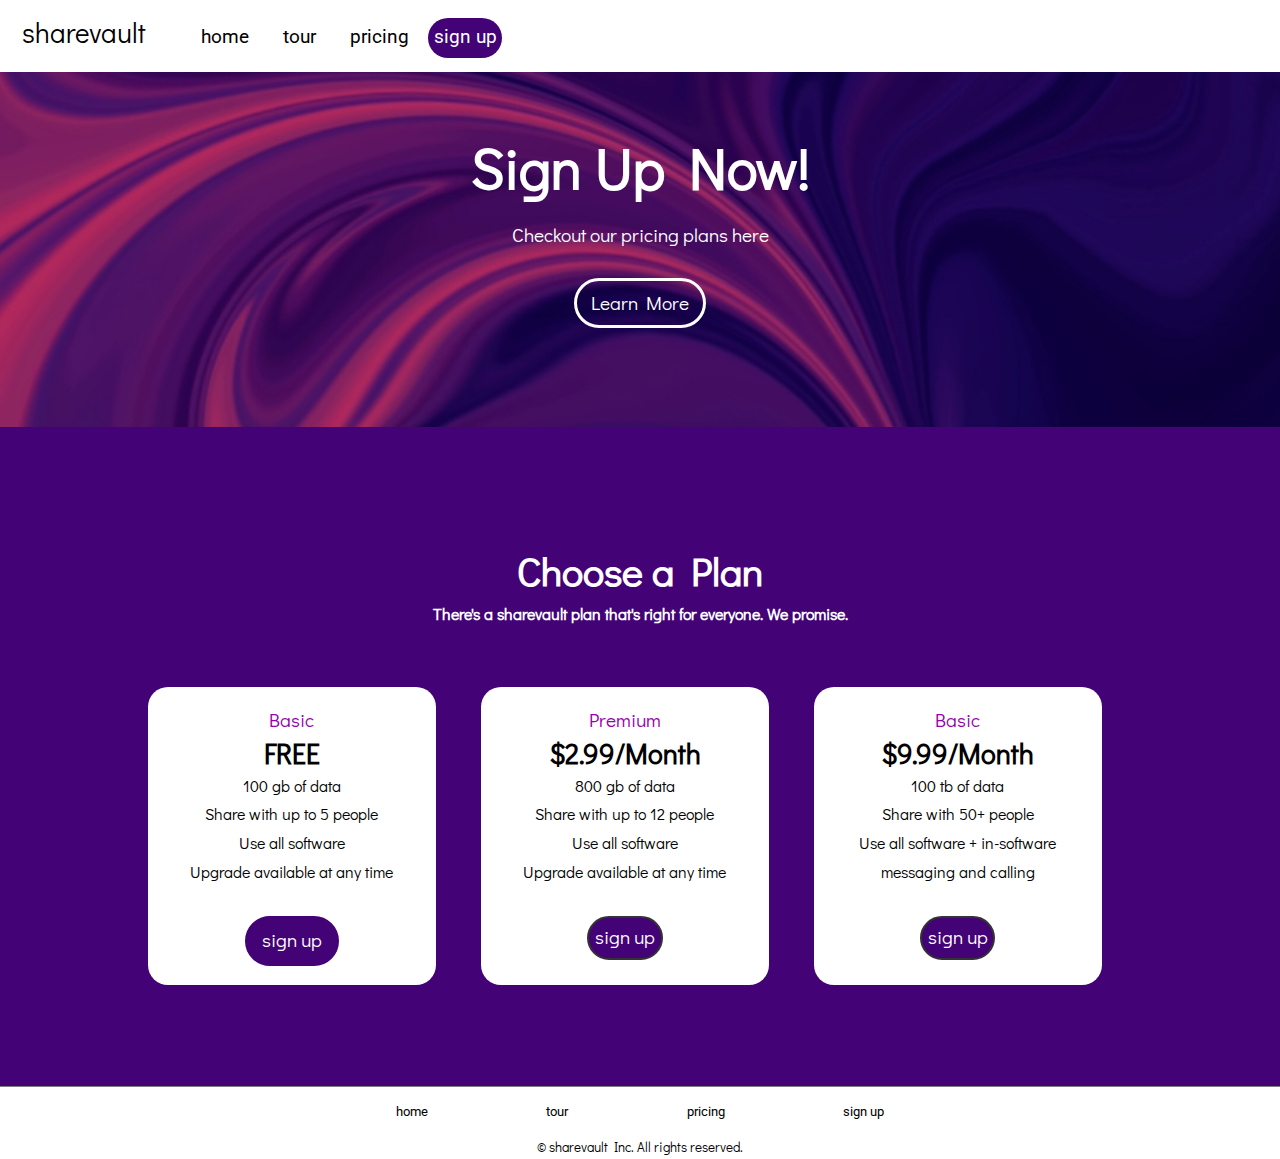
==== commit 52b567e7: "Fix errors in sign up page" ====
--- a/pricing.html
+++ b/pricing.html
@@ -10,10 +10,15 @@
   <link href="css/main.css" rel="stylesheet">
   <link href="https://fonts.googleapis.com/css?family=Didact+Gothic|Roboto" rel="stylesheet">
 </head>
+<body>
 
-<body>
-  <header>
-    <nav class="topnav">
+  <ul class="skip-links">
+    <li><a href="#main">Jump to main content</a></li>
+    <li><a href="#nav">Jump to navigation</a></li>
+  </ul>
+
+  <header role="banner">
+    <nav role="navigation" id="nav" tabindex="0" class="topnav">
       <ul class="list-group push-0 island-1-2">
         <li><a class="logo giga push-r link-box gutter-1-4" href="index.html">sharevault</a></li>
         <li><a class="link-box gutter-1-2" href="index.html">home</a></li>
@@ -23,69 +28,90 @@
       </ul>
     </nav>
   </header>
-  <main>
+
+  <main role="main" id="main" tabindex="0">
+    <section>
+      <div class="grid relative">
+        <div class="unit xs-1 embed embed-3by1">
+          <img class="embed-item img-flex" src="images/banner-img.png" alt="">
+        </div>
+        <div class="unit xs-1 banner-content gutter-2">
+          <h1 class="pad-t title zetta push-1-2">Sign Up Now!</h1>
+          <p><i class="not-italic">Checkout our pricing plans here</i></p>
+          <a class="btn" href="pricing.html">Learn More</a>
+        </div>
+      </div>
+    </section>
 
     <section class="island-2 purple-background">
-      <div class="pad-t-2 push-0">
-        <h1 class="yotta pad-t white push-0 wrapper text-center peta purple">Choose a Plan</h1>
+      <div class="text-center pad-t-2 push-0">
+        <h2 class="yotta pad-t white push-0 wrapper text-center peta">Choose a Plan</h2>
       </div>
       <div class="pad-b text-center">
         <h2 class="milli text-center white text-center">There's a sharevault plan that's right for everyone. We promise.</h2>
       </div>
 
       <div class="island">
-        <ul class="list-group cards">
-          <li>
-            <p class="pink push-0">Basic</p>
-            <strong class="giga">FREE</strong>
-            <dl class="milli">
-              <dt>100 gb of data</dt>
-              <dd class="hidden"></dd>
-              <dt>Share with up to 5 people</dt>
-              <dd class="hidden"></dd>
-              <dt>Use all software</dt>
-              <dd class="hidden"></dd>
-              <dt>Upgrade available at any time</dt>
-              <dd class="hidden"></dd>
-            </dl>
-            <a class="btn text-center callaction signup" href="sign-up.html">sign up</a>
+        <ul class="list-group grid grid-stretch wrapper text-center">
+          <li class="unit xs-1 s-1 m-1-3 gutter-1-4 unit-content-distribute push-1-2">
+            <div class="card content-fill unit-content-distribute">
+              <p class="pink push-0">Basic</p>
+              <strong class="giga">FREE</strong>
+              <dl class="milli content-fill">
+                <dt>100 gb of data</dt>
+                <dd class="hidden"></dd>
+                <dt>Share with up to 5 people</dt>
+                <dd class="hidden"></dd>
+                <dt>Use all software</dt>
+                <dd class="hidden"></dd>
+                <dt>Upgrade available at any time</dt>
+                <dd class="hidden"></dd>
+              </dl>
+              <div class="text-center">
+                <a class="btn btn-signup gutter-1-2" href="sign-up.html">sign up</a>
+              </div>
+            </div>
           </li>
 
-          <li>
-            <p class="pink push-0">Premium</p>
-            <strong class="giga">$2.99/Month</strong>
-            <dl class="milli">
-              <dt>800 gb of data</dt>
-              <dd class="hidden"></dd>
-              <dt>Share with up to 12 people</dt>
-              <dd class="hidden"></dd>
-              <dt>Use all software</dt>
-              <dd class="hidden"></dd>
-              <dt>Upgrade available at any time</dt>
-              <dd class="hidden"></dd>
-            </dl>
-            <a class="btn text-center callaction signup" href="sign-up.html">sign up</a>
+          <li class="unit xs-1 s-1 m-1-3 gutter-1-4 unit-content-distribute push-1-2">
+            <div class="card content-fill unit-content-distribute">
+              <p class="pink push-0">Premium</p>
+              <strong class="giga">$2.99/Month</strong>
+              <dl class="milli content-fill">
+                <dt>800 gb of data</dt>
+                <dd class="hidden"></dd>
+                <dt>Share with up to 12 people</dt>
+                <dd class="hidden"></dd>
+                <dt>Use all software</dt>
+                <dd class="hidden"></dd>
+                <dt>Upgrade available at any time</dt>
+                <dd class="hidden"></dd>
+              </dl>
+              <a class="btn text-center callaction signup" href="sign-up.html">sign up</a>
+            </div>
           </li>
 
-          <li>
-            <p class="pink push-0">Basic</p>
-            <strong class="giga">$9.99/Month</strong>
-            <dl class="milli">
-              <dt>100 tb of data</dt>
-              <dd class="hidden"></dd>
-              <dt>Share with unlimited amount of people</dt>
-              <dd class="hidden"></dd>
-              <dt>Use all software + in-software messaging and calling</dt>
-              <dd class="hidden"></dd>
-            </dl>
-            <a class="btn text-center callaction signup" href="sign-up.html">sign up</a>
+          <li class="unit xs-1 s-1 m-1-3 gutter-1-4 unit-content-distribute push-1-2">
+            <div class="card content-fill unit-content-distribute">
+              <p class="pink push-0">Basic</p>
+              <strong class="giga">$9.99/Month</strong>
+              <dl class="milli content-fill">
+                <dt>100 tb of data</dt>
+                <dd class="hidden"></dd>
+                <dt>Share with 50+ people</dt>
+                <dd class="hidden"></dd>
+                <dt>Use all software + in-software messaging and calling</dt>
+                <dd class="hidden"></dd>
+              </dl>
+              <a class="btn text-center callaction signup" href="sign-up.html">sign up</a>
+            </div>
           </li>
         </ul>
       </div>
     </section>
   </main>
 
-  <footer class="micro unit-content-center">
+  <footer role="contentinfo" class="micro unit-content-center">
     <nav>
       <ul class="text-center list-group push-0 island-1-2">
         <li><a class="link-box gutter-2" href="index.html">home</a></li>
--- a/css/main.css
+++ b/css/main.css
@@ -18,6 +18,16 @@
 
 a:hover {
   color: #5e02ad;
+}
+
+.sectionline .btn {
+  background-color: transparent;
+  color: #000;
+}
+
+.sectionline .btn:hover {
+  background-color: #000;
+  color: #fff;
 }
 
 .callaction {
@@ -175,20 +185,26 @@
   background-color: #440277;
 }
 
-.cards {
+/* .cards {
   margin: 0;
   padding: 0;
   list-style-type: none;
   text-align: center;
-}
-
-.cards li {
-  display: inline-block;
-  margin: 0 .5em 1em;
+  max-width: 45em;
+} */
+
+.card {
+  display: inline-block;
   padding: 1em;
   background-color: #fff;
   border-radius: 20px;
-  text-align: left;
+  width: 15em;
+}
+
+.btn-signup {
+  border-radius: 50px;
+  background-color: #440277;
+  border-color: #440277;
 }
 
 .pink {
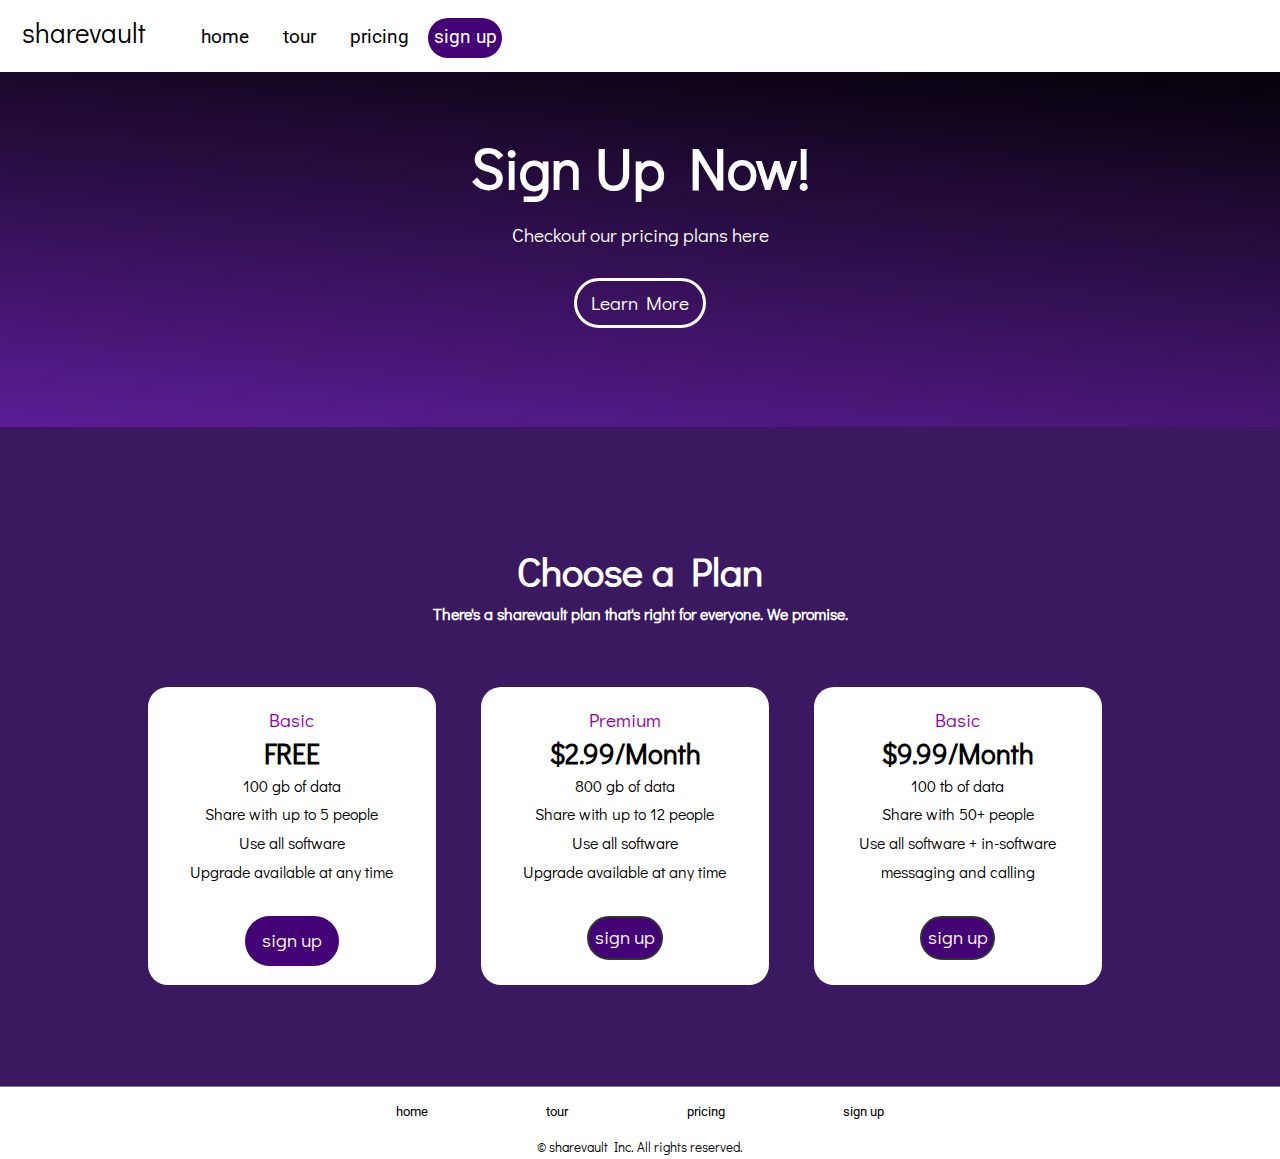
==== commit cfb96b36: "Add image to sign up page" ====
--- a/pricing.html
+++ b/pricing.html
@@ -33,17 +33,17 @@
     <section>
       <div class="grid relative">
         <div class="unit xs-1 embed embed-3by1">
-          <img class="embed-item img-flex" src="images/banner-img.png" alt="">
+          <img class="embed-item img-flex" src="images/pricinggradient.svg" alt="">
         </div>
         <div class="unit xs-1 banner-content gutter-2">
           <h1 class="pad-t title zetta push-1-2">Sign Up Now!</h1>
           <p><i class="not-italic">Checkout our pricing plans here</i></p>
-          <a class="btn" href="pricing.html">Learn More</a>
+          <a class="btn btnpurple" href="pricing.html">Learn More</a>
         </div>
       </div>
     </section>
 
-    <section class="island-2 purple-background">
+    <section class="island-2 brightpurplebackground">
       <div class="text-center pad-t-2 push-0">
         <h2 class="yotta pad-t white push-0 wrapper text-center peta">Choose a Plan</h2>
       </div>
--- a/css/main.css
+++ b/css/main.css
@@ -237,3 +237,12 @@
   }
 
 }
+
+.btnpurple:hover {
+  background-color: #fff;
+  color: #440277;
+}
+
+.brightpurplebackground {
+  background-color: #3a1960;
+}
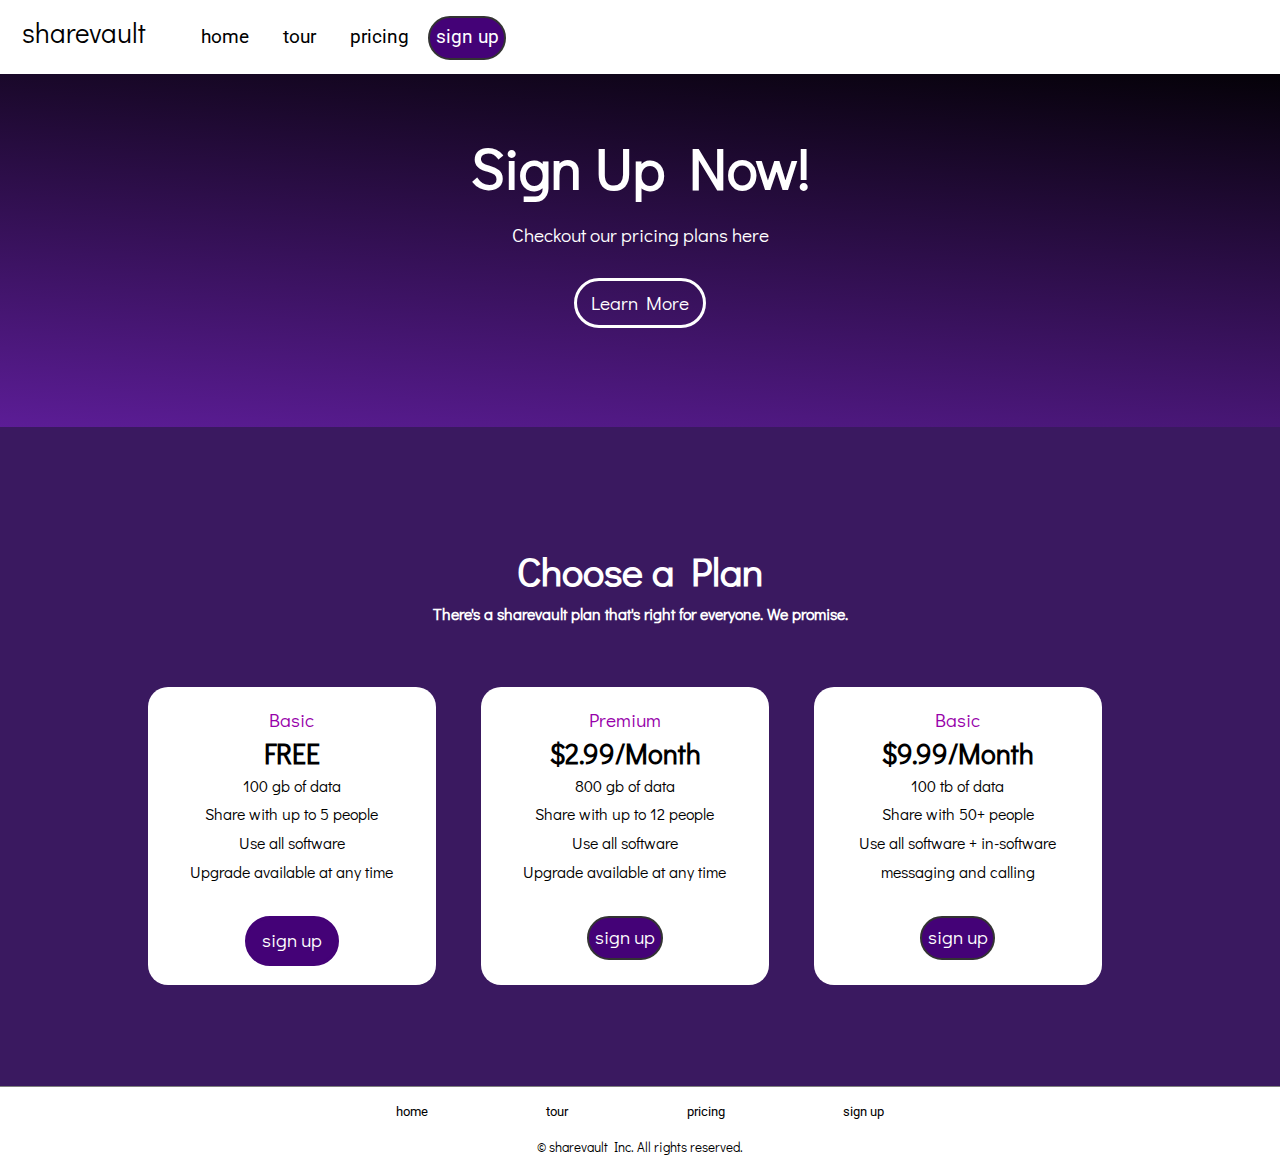
==== commit 3a349ddc: "Fix size of sign up button on all files" ====
--- a/pricing.html
+++ b/pricing.html
@@ -24,7 +24,7 @@
         <li><a class="link-box gutter-1-2" href="index.html">home</a></li>
         <li><a class="link-box gutter-1-2" href="tour.html">tour</a></li>
         <li><a class="link-box gutter-1-2" href="pricing.html">pricing</a></li>
-        <li><a class="callaction signup" href="sign-up.html">sign up</a></li>
+        <li><a class="btn callaction signup" href="sign-up.html">sign up</a></li>
       </ul>
     </nav>
   </header>
@@ -33,7 +33,7 @@
     <section>
       <div class="grid relative">
         <div class="unit xs-1 embed embed-3by1">
-          <img class="embed-item img-flex" src="images/pricinggradient.svg" alt="">
+          <img class="embed-item img-flex" src="images/pricinggradient.svg" alt="" role="presentation">
         </div>
         <div class="unit xs-1 banner-content gutter-2">
           <h1 class="pad-t title zetta push-1-2">Sign Up Now!</h1>
